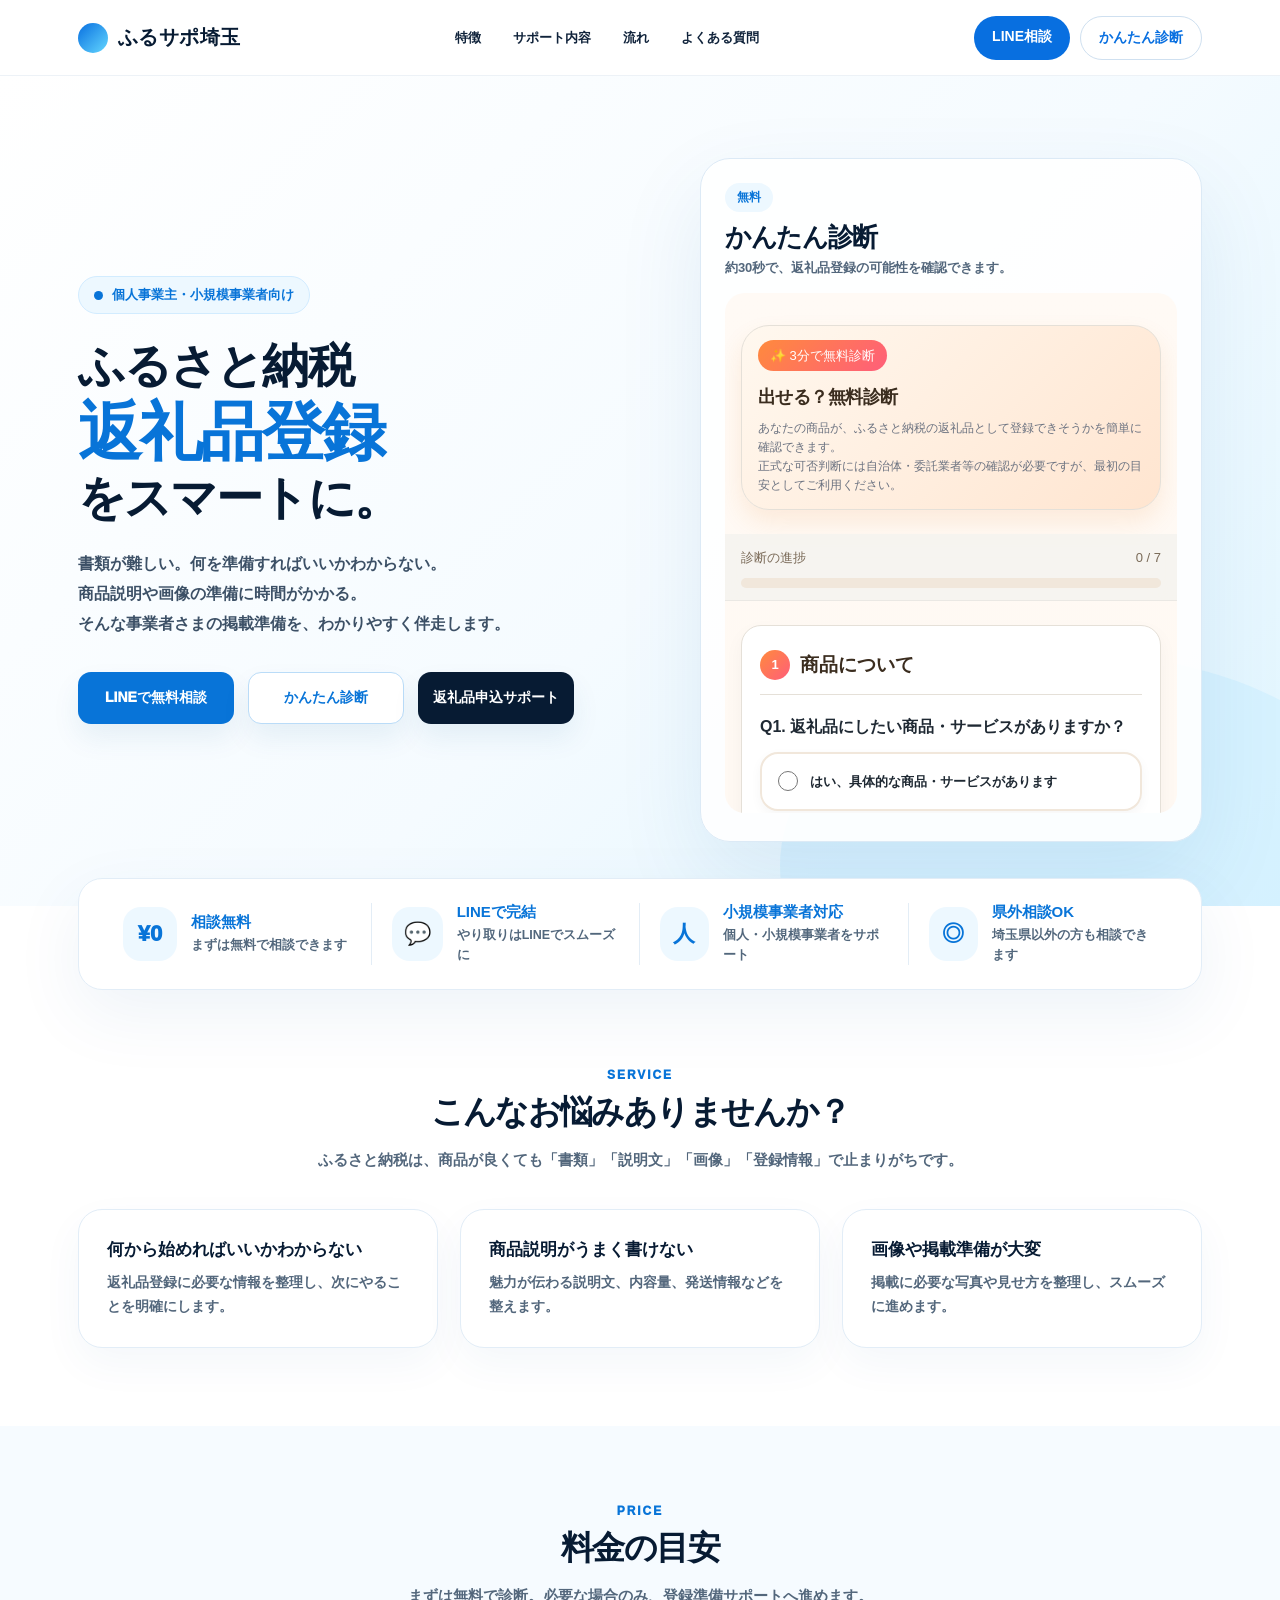
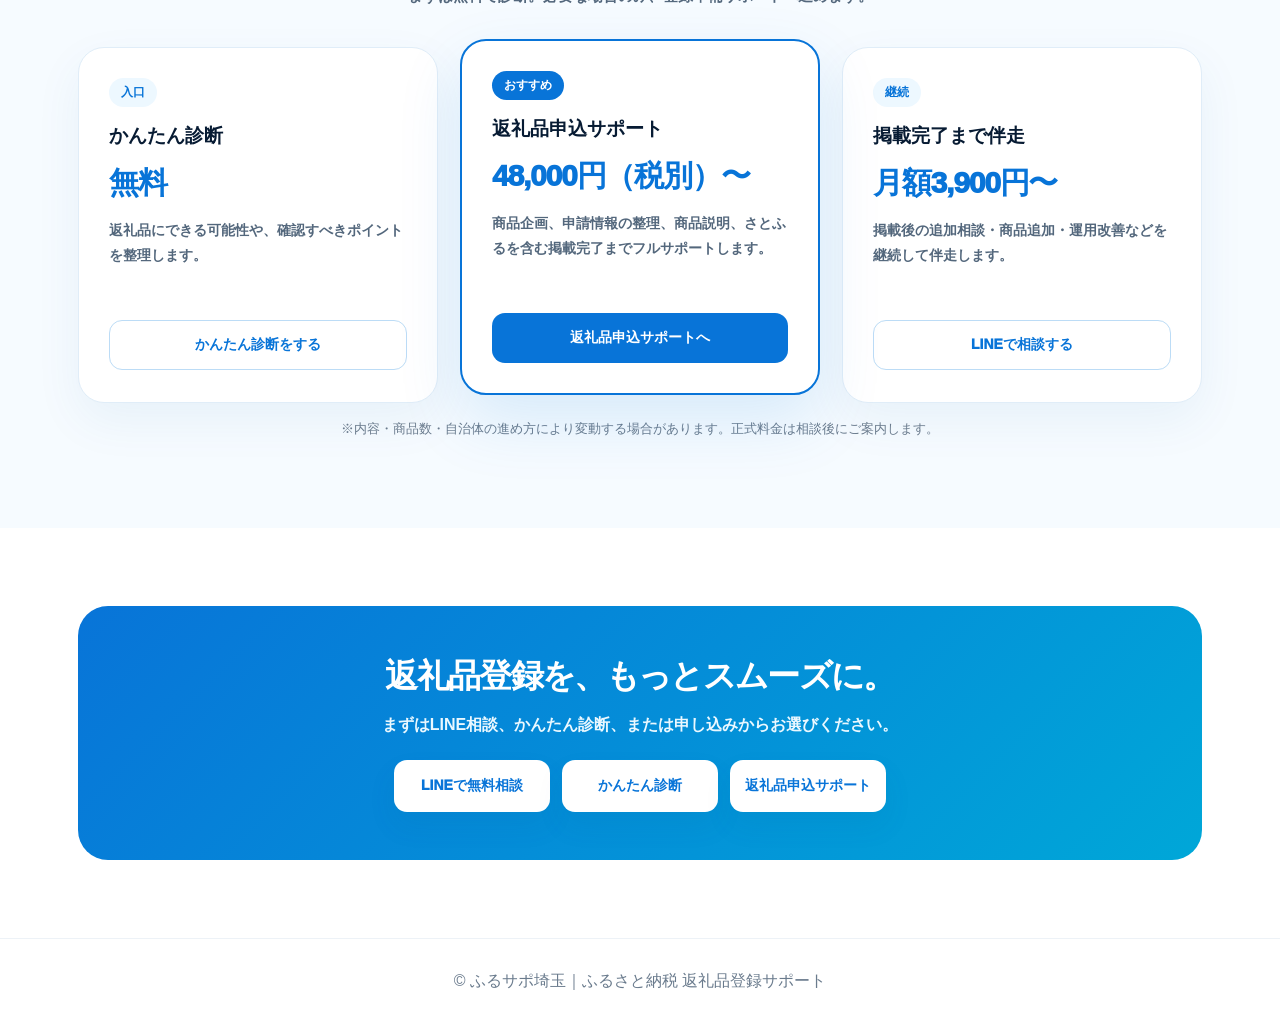
==== index.html @ 8bab2561 "料金を税別48000円からに変更" ====
<!doctype html>
<html lang="ja">
<head>
<meta charset="utf-8">
<meta name="viewport" content="width=device-width,initial-scale=1">
<title>ふるサポ埼玉｜ふるさと納税 返礼品登録サポート</title>
<style>
*{box-sizing:border-box}
body{margin:0;font-family:"Hiragino Maru Gothic ProN","Yu Gothic","Noto Sans JP",-apple-system,BlinkMacSystemFont,sans-serif;color:#071b33;background:#fff}
a{text-decoration:none;color:inherit}
.wrap{max-width:1180px;margin:auto;padding:0 28px}

header{height:76px;border-bottom:1px solid #edf2f7;background:#fff;display:flex;align-items:center;position:sticky;top:0;z-index:10}
.nav{display:flex;align-items:center;justify-content:space-between;width:100%}
.logo{font-weight:950;font-size:22px;letter-spacing:.02em;display:flex;align-items:center;gap:10px}
.logo:before{content:"";width:30px;height:30px;border-radius:50%;background:linear-gradient(135deg,#086fe0,#64d7ff)}
.menu{display:flex;gap:32px;font-size:14px;font-weight:800;color:#10233b}
.navBtns{display:flex;gap:10px}
.navBtns a{padding:12px 18px;border-radius:999px;font-weight:900;font-size:14px}
.navLine{background:#086fe0;color:white}.navDiag{border:1px solid #cfe0f0;color:#086fe0}

.hero{position:relative;overflow:hidden;background:linear-gradient(135deg,#fff 0%,#f5fbff 55%,#dff5ff 100%);padding:82px 0 64px}
.hero:after{content:"";position:absolute;right:-120px;bottom:-170px;width:620px;height:420px;background:#cceeff;border-radius:50%;opacity:.55}
.grid{position:relative;z-index:1;display:grid;grid-template-columns:1fr .9fr;gap:64px;align-items:center}

.badge{display:inline-flex;gap:9px;align-items:center;background:#edf8ff;color:#0874d8;border:1px solid #d2ecff;border-radius:999px;padding:9px 15px;font-size:14px;font-weight:900;margin-bottom:28px}
.badge:before{content:"";width:9px;height:9px;border-radius:50%;background:#0874d8}

h1{font-size:clamp(46px,5vw,68px);line-height:1.12;letter-spacing:-.07em;margin:0 0 26px;font-weight:950}
h1 span{color:#0874d8}
.lead{font-size:17px;line-height:2;color:#3c5066;font-weight:650;margin:0 0 32px;max-width:620px}

.ctas{display:flex;gap:14px;flex-wrap:wrap}
.btn{min-width:174px;height:56px;border-radius:14px;display:inline-flex;align-items:center;justify-content:center;gap:10px;font-size:15px;font-weight:950;border:1.5px solid transparent;box-shadow:0 14px 28px #0b559214}
.line{background:#0874d8;color:#fff}
.diag{background:#fff;color:#0874d8;border-color:#badcf8}
.apply{background:#071b33;color:#fff}

.panel{background:rgba(255,255,255,.86);backdrop-filter:blur(14px);border:1px solid #dceaf6;border-radius:32px;padding:30px;box-shadow:0 34px 90px #0a5c9c17}
.panelHead{display:flex;justify-content:space-between;align-items:center;margin-bottom:22px}
.panelHead b{font-size:20px;font-weight:950}.pill{background:#edf8ff;color:#0874d8;border-radius:999px;padding:7px 13px;font-size:12px;font-weight:950}

.row{display:grid;grid-template-columns:52px 1fr 44px;gap:16px;align-items:center;background:#fff;border:1px solid #e2edf7;border-radius:22px;padding:18px;margin-bottom:14px}
.ico{width:48px;height:48px;border-radius:15px;background:#edf8ff;display:grid;place-items:center;color:#0874d8;font-size:22px;font-weight:900}
.ico.green{background:#ecfbf3;color:#12a767}.ico.purple{background:#f2efff;color:#6557ff}
.rowTitle{font-weight:950;font-size:15px;margin-bottom:9px}
.bar{height:7px;background:#e5f1fb;border-radius:999px;overflow:hidden}.bar i{display:block;height:100%;background:linear-gradient(90deg,#0874d8,#00a7d8);border-radius:999px}
.percent{font-weight:900;font-size:14px}

.darkCard{margin-top:18px;background:linear-gradient(135deg,#071b33,#0d2a4c);border-radius:22px;padding:26px;color:#fff;position:relative;overflow:hidden}
.darkCard:after{content:"";position:absolute;right:24px;bottom:20px;width:80px;height:80px;border:3px solid rgba(255,255,255,.12);border-radius:22px}
.darkCard small{font-weight:800;color:#cfeaff}.darkCard h3{font-size:26px;line-height:1.35;margin:8px 0;color:#78dcff}.darkCard p{margin:0;color:#eaf7ff;font-weight:650}

.merits{position:relative;z-index:2;margin-top:-28px}
.meritBox{background:white;border:1px solid #e2edf7;border-radius:24px;box-shadow:0 24px 70px #0a5c9c12;display:grid;grid-template-columns:repeat(4,1fr);padding:24px}
.merit{display:flex;gap:14px;align-items:center;padding:0 20px;border-right:1px solid #e3edf6}
.merit:last-child{border-right:0}
.meritIcon{width:54px;height:54px;border-radius:18px;background:#edf8ff;color:#0874d8;display:grid;place-items:center;font-size:22px;font-weight:950}
.merit b{display:block;color:#0874d8;font-size:16px}.merit p{margin:3px 0 0;font-size:13px;line-height:1.6;color:#52677c;font-weight:650}

section{padding:78px 0}
.center{text-align:center}
.label{font-size:12px;letter-spacing:.16em;color:#0874d8;font-weight:950;margin-bottom:8px}
h2{font-size:clamp(30px,3vw,40px);letter-spacing:-.05em;margin:0 0 12px}
.sub{max-width:720px;margin:auto;color:#53677c;font-weight:650;line-height:1.9}

.cards{margin-top:34px;display:grid;grid-template-columns:repeat(3,1fr);gap:22px}
.card{background:white;border:1px solid #e2edf7;border-radius:24px;padding:28px;text-align:left;box-shadow:0 16px 42px #0a5c9c0c}
.card h3{margin:0 0 10px;font-size:19px}.card p{margin:0;color:#53677c;line-height:1.8;font-weight:650}

.final{background:linear-gradient(135deg,#0874d8,#00a7d8);color:white;border-radius:30px;padding:48px 24px;text-align:center}
.final h2{color:white}.final p{color:#eaf8ff;font-weight:700}
.finalBtns{display:flex;gap:12px;justify-content:center;flex-wrap:wrap;margin-top:24px}
.finalBtns a{background:white;color:#0874d8}

footer{padding:32px 0;text-align:center;color:#6a7b8d;border-top:1px solid #edf2f7}

@media(max-width:900px){
  .menu{display:none}.navDiag{display:none}
  .grid,.cards,.meritBox{grid-template-columns:1fr}
  .hero{padding:54px 0}
  .ctas .btn{width:100%}
  .merit{border-right:0;border-bottom:1px solid #e3edf6;padding:16px 0}
  .merit:last-child{border-bottom:0}
  .row{grid-template-columns:48px 1fr}.percent{display:none}
}
</style>
</head>
<body>

<header>
  <div class="wrap nav">
    <div class="logo">ふるサポ埼玉</div>
    <nav class="menu">
      <a href="#service">特徴</a>
      <a href="#support">サポート内容</a>
      <a href="#flow">流れ</a>
      <a href="#faq">よくある質問</a>
    </nav>
    <div class="navBtns">
      <a class="navLine" href="https://lin.ee/U7jv3Tf">LINE相談</a>
      <a class="navDiag" href="#diagnosis">かんたん診断</a>
    </div>
  </div>
</header>

<main>
<section class="hero">
  <div class="wrap grid">
    <div>
      <div class="badge">個人事業主・小規模事業者向け</div>
      <h1 class="heroTitle">
  <span class="titleSmall">ふるさと納税</span>
  <span class="titleMain">返礼品登録</span>
  <span class="titleEnd">をスマートに。</span>
</h1>
      <p class="lead">書類が難しい。何を準備すればいいかわからない。<br>商品説明や画像の準備に時間がかかる。<br>そんな事業者さまの掲載準備を、わかりやすく伴走します。</p>
      <div class="ctas">
        <a class="btn line" href="https://lin.ee/U7jv3Tf">LINEで無料相談</a>
        <a class="btn diag" href="#diagnosis">かんたん診断</a>
        <a class="btn apply" href="application.html">返礼品申込サポート</a>
      </div>
    </div>

    
<div class="formPanel" id="diagnosis">
  <div class="formHead">
    <div>
      <span>無料</span>
      <h2>かんたん診断</h2>
      <p>約30秒で、返礼品登録の可能性を確認できます。</p>
    </div>
  </div>
  <iframe src="diagnosis.html" title="ふるサポかんたん診断" loading="lazy"></iframe>
</div>
</div>
  </div>
</section>

<div class="wrap merits">
  <div class="meritBox">
    <div class="merit"><div class="meritIcon">¥0</div><div><b>相談無料</b><p>まずは無料で相談できます</p></div></div>
    <div class="merit"><div class="meritIcon">💬</div><div><b>LINEで完結</b><p>やり取りはLINEでスムーズに</p></div></div>
    <div class="merit"><div class="meritIcon">人</div><div><b>小規模事業者対応</b><p>個人・小規模事業者をサポート</p></div></div>
    <div class="merit"><div class="meritIcon">◎</div><div><b>県外相談OK</b><p>埼玉県以外の方も相談できます</p></div></div>
  </div>
</div>

<section id="service">
  <div class="wrap center">
    <div class="label">SERVICE</div>
    <h2>こんなお悩みありませんか？</h2>
    <p class="sub">ふるさと納税は、商品が良くても「書類」「説明文」「画像」「登録情報」で止まりがちです。</p>
    <div class="cards">
      <div class="card"><h3>何から始めればいいかわからない</h3><p>返礼品登録に必要な情報を整理し、次にやることを明確にします。</p></div>
      <div class="card"><h3>商品説明がうまく書けない</h3><p>魅力が伝わる説明文、内容量、発送情報などを整えます。</p></div>
      <div class="card"><h3>画像や掲載準備が大変</h3><p>掲載に必要な写真や見せ方を整理し、スムーズに進めます。</p></div>
    </div>
  </div>
</section>


<section id="price">
  <div class="wrap center">
    <div class="label">PRICE</div>
    <h2>料金の目安</h2>
    <p class="sub">まずは無料で診断。必要な場合のみ、登録準備サポートへ進めます。</p>

    <div class="priceGrid">
      <div class="priceCard light">
        <div class="priceTag">入口</div>
        <h3>かんたん診断</h3>
        <div class="priceMain">無料</div>
        <p>返礼品にできる可能性や、確認すべきポイントを整理します。</p>
        <a class="priceBtn outline" href="#diagnosis">かんたん診断をする</a>
      </div>

      <div class="priceCard main">
        <div class="priceTag">おすすめ</div>
        <h3>返礼品申込サポート</h3>
        <div class="priceMain">48,000円（税別）〜</div>
        <p>商品企画、申請情報の整理、商品説明、さとふるを含む掲載完了までフルサポートします。</p>
        <a class="priceBtn filled" href="application.html">返礼品申込サポートへ</a>
      </div>

      <div class="priceCard light">
        <div class="priceTag">継続</div>
        <h3>掲載完了まで伴走</h3>
        <div class="priceMain">月額3,900円〜</div>
        <p>掲載後の追加相談・商品追加・運用改善などを継続して伴走します。</p>
        <a class="priceBtn outline" href="https://lin.ee/U7jv3Tf">LINEで相談する</a>
      </div>
    </div>

    <p class="priceNote">※内容・商品数・自治体の進め方により変動する場合があります。正式料金は相談後にご案内します。</p>
  </div>
</section>

<section id="faq">
  <div class="wrap">
    <div class="final">
      <h2>返礼品登録を、もっとスムーズに。</h2>
      <p>まずはLINE相談、かんたん診断、または申し込みからお選びください。</p>
      <div class="finalBtns">
        <a class="btn" href="https://lin.ee/U7jv3Tf">LINEで無料相談</a>
        <a class="btn" href="#diagnosis">かんたん診断</a>
        <a class="btn" href="application.html">返礼品申込サポート</a>
      </div>
    </div>
  </div>
</section>
</main>

<footer>© ふるサポ埼玉｜ふるさと納税 返礼品登録サポート</footer>
</body>
</html>

<style>
/* font size adjustment */
.logo{font-size:20px}
.menu{font-size:13px}
.badge{font-size:13px}
h1{
  font-size:clamp(38px,4.2vw,56px);
  line-height:1.18;
  letter-spacing:-.055em;
}
.lead{
  font-size:15.5px;
  line-height:1.95;
}
.btn{
  min-width:156px;
  height:52px;
  font-size:14px;
  border-radius:13px;
}
.panelHead b{font-size:18px}
.rowTitle{font-size:14px}
.percent{font-size:13px}
.darkCard h3{font-size:23px}
.darkCard p{font-size:14px}
h2{font-size:clamp(26px,2.6vw,34px)}
.sub{font-size:14.5px}
.card h3{font-size:17px}
.card p{font-size:13.5px}
.merit b{font-size:15px}
.merit p{font-size:12.5px}
</style>

<style>
.heroTitle{
  display:flex;
  flex-direction:column;
  gap:10px;
  margin:0 0 28px;
  line-height:1;
  letter-spacing:-.035em;
}
.heroTitle .titleSmall{
  color:#071b33;
  font-size:clamp(34px,3.7vw,50px);
  font-weight:900;
}
.heroTitle .titleMain{
  color:#0874d8;
  font-size:clamp(46px,5vw,64px);
  font-weight:950;
  letter-spacing:-.045em;
}
.heroTitle .titleEnd{
  color:#071b33;
  font-size:clamp(34px,3.7vw,50px);
  font-weight:900;
}
@media(max-width:900px){
  .heroTitle{gap:8px}
  .heroTitle .titleSmall,
  .heroTitle .titleEnd{font-size:34px}
  .heroTitle .titleMain{font-size:44px}
}
</style>

<style>
#price{
  background:#f6fbff;
}
.priceGrid{
  display:grid;
  grid-template-columns:repeat(3,1fr);
  gap:22px;
  margin-top:36px;
}
.priceCard{
  background:white;
  border:1px solid #e0edf8;
  border-radius:26px;
  padding:30px;
  text-align:left;
  box-shadow:0 18px 48px #0a5c9c10;
}
.priceCard.main{
  border:2px solid #0874d8;
  transform:translateY(-8px);
  box-shadow:0 26px 64px #0874d820;
}
.priceTag{
  display:inline-flex;
  background:#edf8ff;
  color:#0874d8;
  border-radius:999px;
  padding:6px 12px;
  font-size:12px;
  font-weight:950;
  margin-bottom:16px;
}
.priceCard.main .priceTag{
  background:#0874d8;
  color:white;
}
.priceCard h3{
  margin:0 0 14px;
  font-size:19px;
}
.priceMain{
  font-size:30px;
  font-weight:950;
  color:#0874d8;
  margin-bottom:14px;
  letter-spacing:-.04em;
}
.priceCard p{
  color:#53677c;
  font-size:14px;
  font-weight:650;
  line-height:1.8;
  min-height:76px;
}
.priceBtn{
  display:inline-flex;
  justify-content:center;
  align-items:center;
  width:100%;
  height:50px;
  border-radius:13px;
  font-size:14px;
  font-weight:950;
  margin-top:12px;
}
.priceBtn.filled{
  background:#0874d8;
  color:white;
}
.priceBtn.outline{
  border:1.5px solid #bcdcf6;
  color:#0874d8;
  background:white;
}
.priceNote{
  color:#6a7b8d;
  font-size:12.5px;
  margin-top:18px;
}
@media(max-width:900px){
  .priceGrid{grid-template-columns:1fr}
  .priceCard.main{transform:none}
}
</style>

<style>
/* Replace emoji icons with clean line icons */
.ico{
  position:relative;
  font-size:0!important;
}
.giftIcon::before{
  content:"";
  width:24px;
  height:20px;
  border:2.5px solid currentColor;
  border-radius:5px;
  position:absolute;
  bottom:13px;
  left:50%;
  transform:translateX(-50%);
}
.giftIcon::after{
  content:"";
  width:30px;
  height:8px;
  border:2.5px solid currentColor;
  border-radius:5px;
  position:absolute;
  top:13px;
  left:50%;
  transform:translateX(-50%);
}
.giftIcon span{display:none}
.giftIcon{
  background:
    linear-gradient(currentColor,currentColor) center 18px/2.5px 26px no-repeat,
    #edf8ff;
}

.docIcon::before{
  content:"";
  width:24px;
  height:30px;
  border:2.5px solid currentColor;
  border-radius:5px;
  position:absolute;
  left:50%;
  top:50%;
  transform:translate(-50%,-50%);
}
.docIcon::after{
  content:"";
  width:14px;
  height:2.5px;
  background:currentColor;
  box-shadow:0 7px 0 currentColor,0 14px 0 currentColor;
  position:absolute;
  left:50%;
  top:22px;
  transform:translateX(-50%);
  border-radius:999px;
}

.photoIcon::before{
  content:"";
  width:28px;
  height:22px;
  border:2.5px solid currentColor;
  border-radius:6px;
  position:absolute;
  left:50%;
  top:50%;
  transform:translate(-50%,-50%);
}
.photoIcon::after{
  content:"";
  width:9px;
  height:9px;
  border:2.5px solid currentColor;
  border-radius:50%;
  position:absolute;
  left:50%;
  top:50%;
  transform:translate(-50%,-35%);
}
</style>

<style>
.formPanel{
  background:rgba(255,255,255,.9);
  border:1px solid #dceaf6;
  border-radius:30px;
  padding:24px;
  box-shadow:0 34px 90px #0a5c9c17;
}
.formHead{
  margin-bottom:16px;
}
.formHead span{
  display:inline-flex;
  background:#edf8ff;
  color:#0874d8;
  border-radius:999px;
  padding:6px 12px;
  font-size:12px;
  font-weight:950;
  margin-bottom:8px;
}
.formHead h2{
  margin:0 0 4px;
  font-size:26px;
}
.formHead p{
  margin:0;
  color:#53677c;
  font-size:13px;
  font-weight:650;
}
.formPanel iframe{
  width:100%;
  height:520px;
  border:0;
  border-radius:20px;
  background:#fff;
}
@media(max-width:900px){
  .formPanel iframe{height:620px}
}
</style>
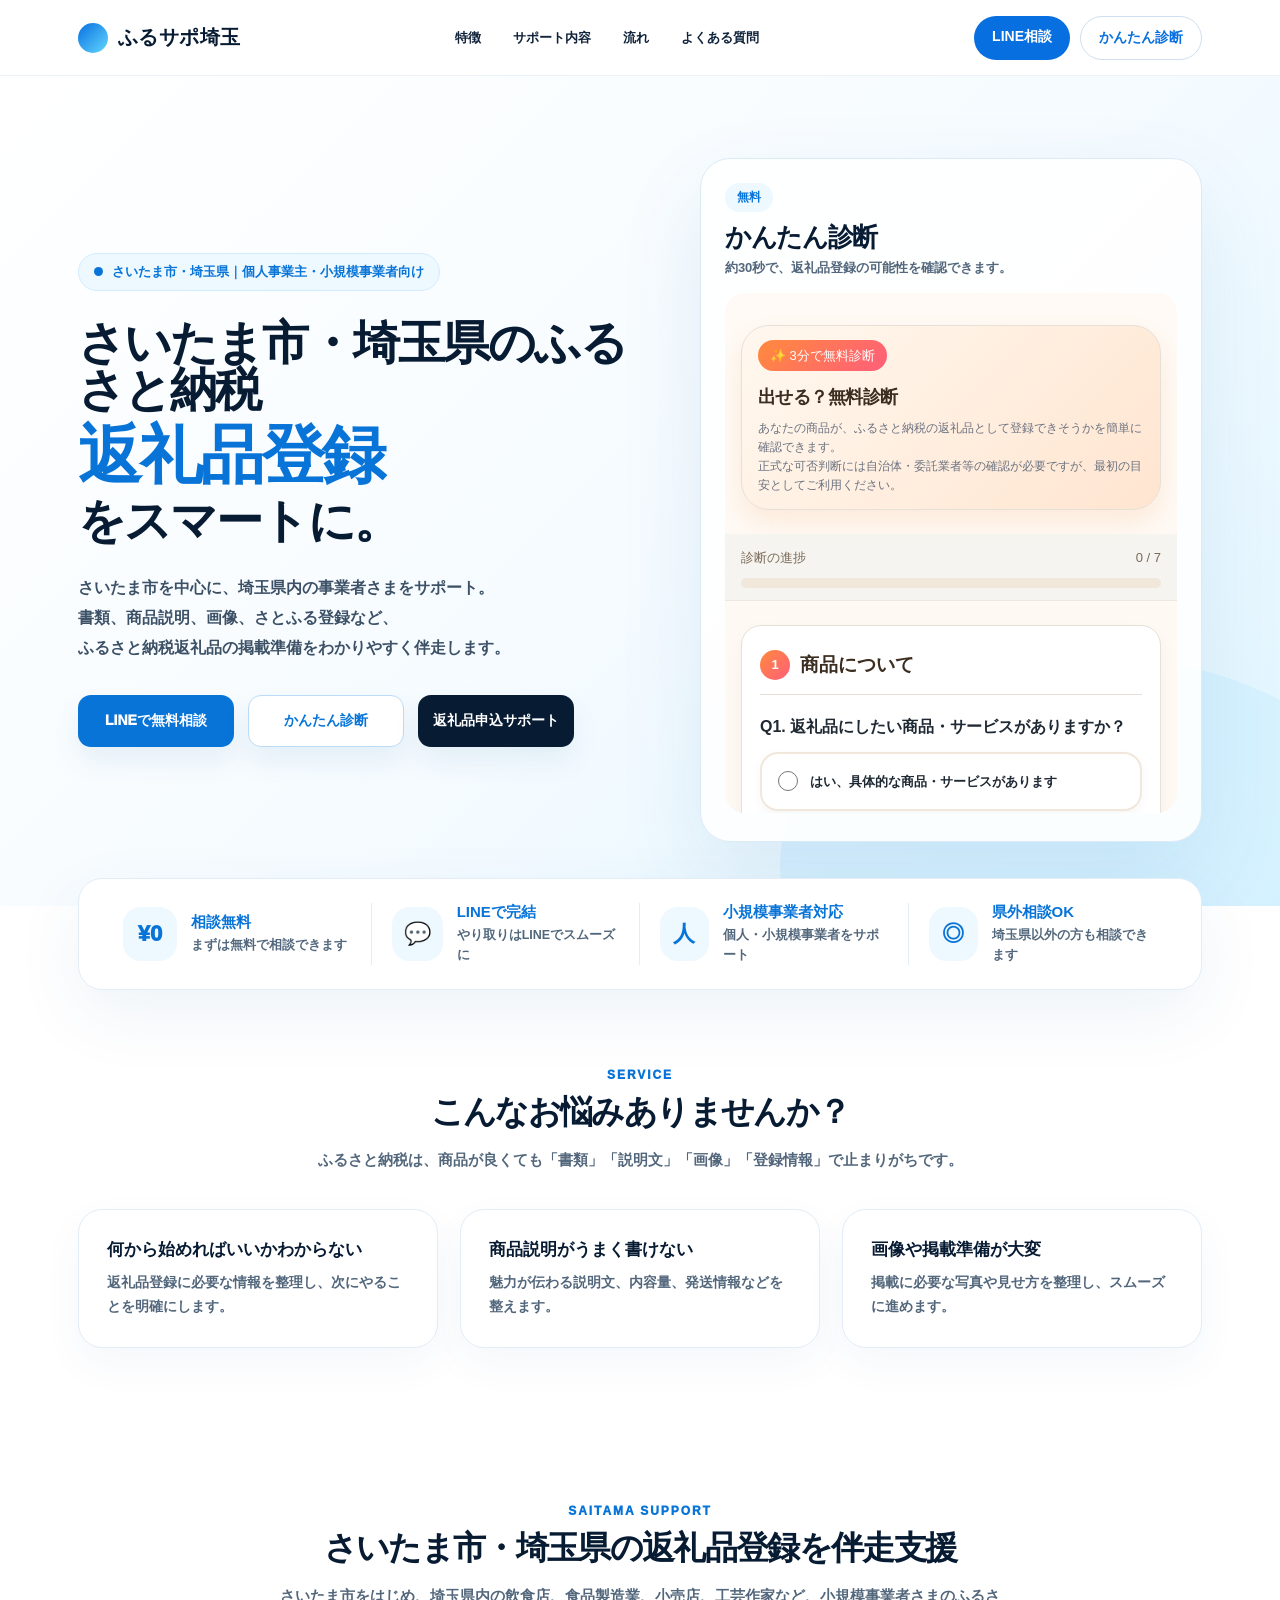
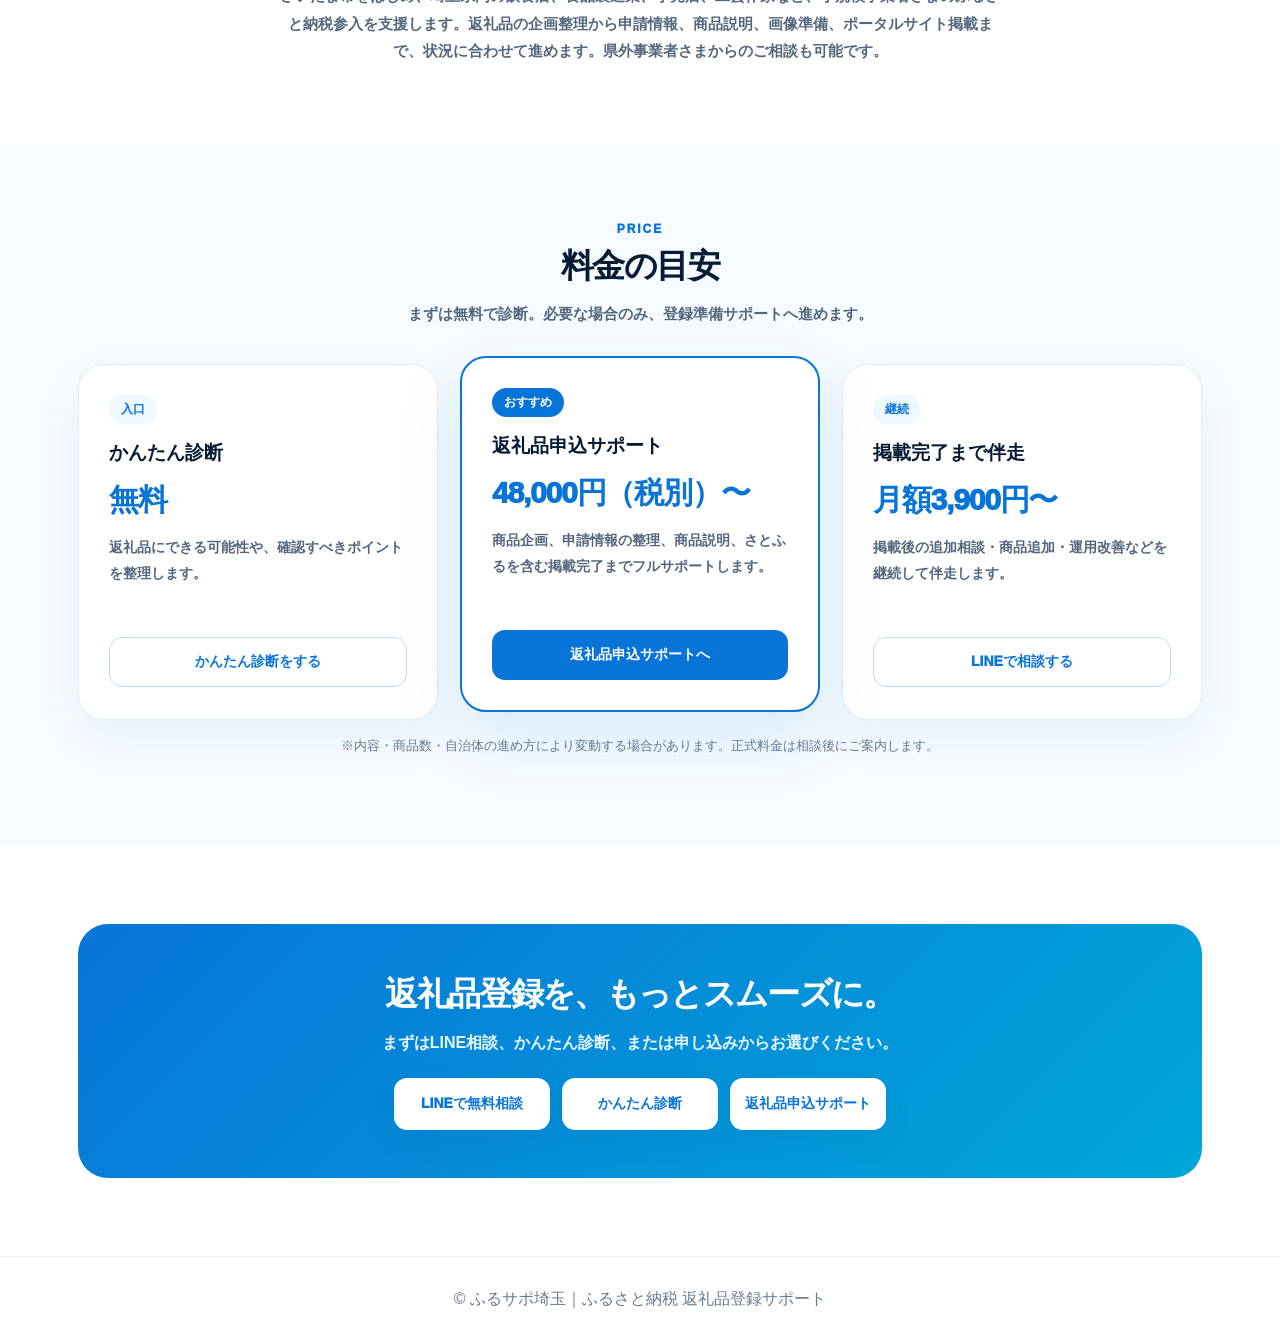
==== commit f495051f: "さいたま市・埼玉県向けSEO対策" ====
--- a/index.html
+++ b/index.html
@@ -3,7 +3,52 @@
 <head>
 <meta charset="utf-8">
 <meta name="viewport" content="width=device-width,initial-scale=1">
-<title>ふるサポ埼玉｜ふるさと納税 返礼品登録サポート</title>
+<title>さいたま市・埼玉県のふるさと納税返礼品登録サポート｜ふるサポ埼玉</title>
+<meta name="description" content="さいたま市を中心に埼玉県内の事業者さまを支援。ふるさと納税返礼品の商品企画、申請情報、商品説明、さとふる掲載まで伴走します。個人事業主・小規模事業者、県外からの相談にも対応。">
+<meta name="robots" content="index,follow,max-image-preview:large">
+<link rel="canonical" href="https://furusaposaitama.com/">
+<meta property="og:type" content="website">
+<meta property="og:locale" content="ja_JP">
+<meta property="og:site_name" content="ふるサポ埼玉">
+<meta property="og:title" content="さいたま市・埼玉県のふるさと納税返礼品登録サポート｜ふるサポ埼玉">
+<meta property="og:description" content="さいたま市を中心に、埼玉県内の事業者さまのふるさと納税返礼品登録を掲載完了まで伴走します。">
+<meta property="og:url" content="https://furusaposaitama.com/">
+<meta name="twitter:card" content="summary">
+<script type="application/ld+json">
+{
+  "@context": "https://schema.org",
+  "@graph": [
+    {
+      "@type": "Organization",
+      "@id": "https://furusaposaitama.com/#organization",
+      "name": "ふるサポ埼玉",
+      "url": "https://furusaposaitama.com/",
+      "areaServed": [
+        {"@type": "City", "name": "さいたま市"},
+        {"@type": "AdministrativeArea", "name": "埼玉県"}
+      ]
+    },
+    {
+      "@type": "Service",
+      "@id": "https://furusaposaitama.com/#service",
+      "name": "ふるさと納税返礼品登録サポート",
+      "serviceType": "ふるさと納税返礼品の商品企画・申請・掲載支援",
+      "provider": {"@id": "https://furusaposaitama.com/#organization"},
+      "areaServed": [
+        {"@type": "City", "name": "さいたま市"},
+        {"@type": "AdministrativeArea", "name": "埼玉県"},
+        {"@type": "Country", "name": "日本"}
+      ],
+      "offers": {
+        "@type": "Offer",
+        "price": "48000",
+        "priceCurrency": "JPY",
+        "description": "48,000円（税別）から。内容・商品数・自治体により変動します。"
+      }
+    }
+  ]
+}
+</script>
 <style>
 *{box-sizing:border-box}
 body{margin:0;font-family:"Hiragino Maru Gothic ProN","Yu Gothic","Noto Sans JP",-apple-system,BlinkMacSystemFont,sans-serif;color:#071b33;background:#fff}
@@ -108,13 +153,13 @@
 <section class="hero">
   <div class="wrap grid">
     <div>
-      <div class="badge">個人事業主・小規模事業者向け</div>
+      <div class="badge">さいたま市・埼玉県｜個人事業主・小規模事業者向け</div>
       <h1 class="heroTitle">
-  <span class="titleSmall">ふるさと納税</span>
+  <span class="titleSmall">さいたま市・埼玉県のふるさと納税</span>
   <span class="titleMain">返礼品登録</span>
   <span class="titleEnd">をスマートに。</span>
 </h1>
-      <p class="lead">書類が難しい。何を準備すればいいかわからない。<br>商品説明や画像の準備に時間がかかる。<br>そんな事業者さまの掲載準備を、わかりやすく伴走します。</p>
+      <p class="lead">さいたま市を中心に、埼玉県内の事業者さまをサポート。<br>書類、商品説明、画像、さとふる登録など、<br>ふるさと納税返礼品の掲載準備をわかりやすく伴走します。</p>
       <div class="ctas">
         <a class="btn line" href="https://lin.ee/U7jv3Tf">LINEで無料相談</a>
         <a class="btn diag" href="#diagnosis">かんたん診断</a>
@@ -156,6 +201,14 @@
       <div class="card"><h3>商品説明がうまく書けない</h3><p>魅力が伝わる説明文、内容量、発送情報などを整えます。</p></div>
       <div class="card"><h3>画像や掲載準備が大変</h3><p>掲載に必要な写真や見せ方を整理し、スムーズに進めます。</p></div>
     </div>
+  </div>
+</section>
+
+<section id="saitama-support">
+  <div class="wrap center">
+    <div class="label">SAITAMA SUPPORT</div>
+    <h2>さいたま市・埼玉県の返礼品登録を伴走支援</h2>
+    <p class="sub">さいたま市をはじめ、埼玉県内の飲食店、食品製造業、小売店、工芸作家など、小規模事業者さまのふるさと納税参入を支援します。返礼品の企画整理から申請情報、商品説明、画像準備、ポータルサイト掲載まで、状況に合わせて進めます。県外事業者さまからのご相談も可能です。</p>
   </div>
 </section>
 
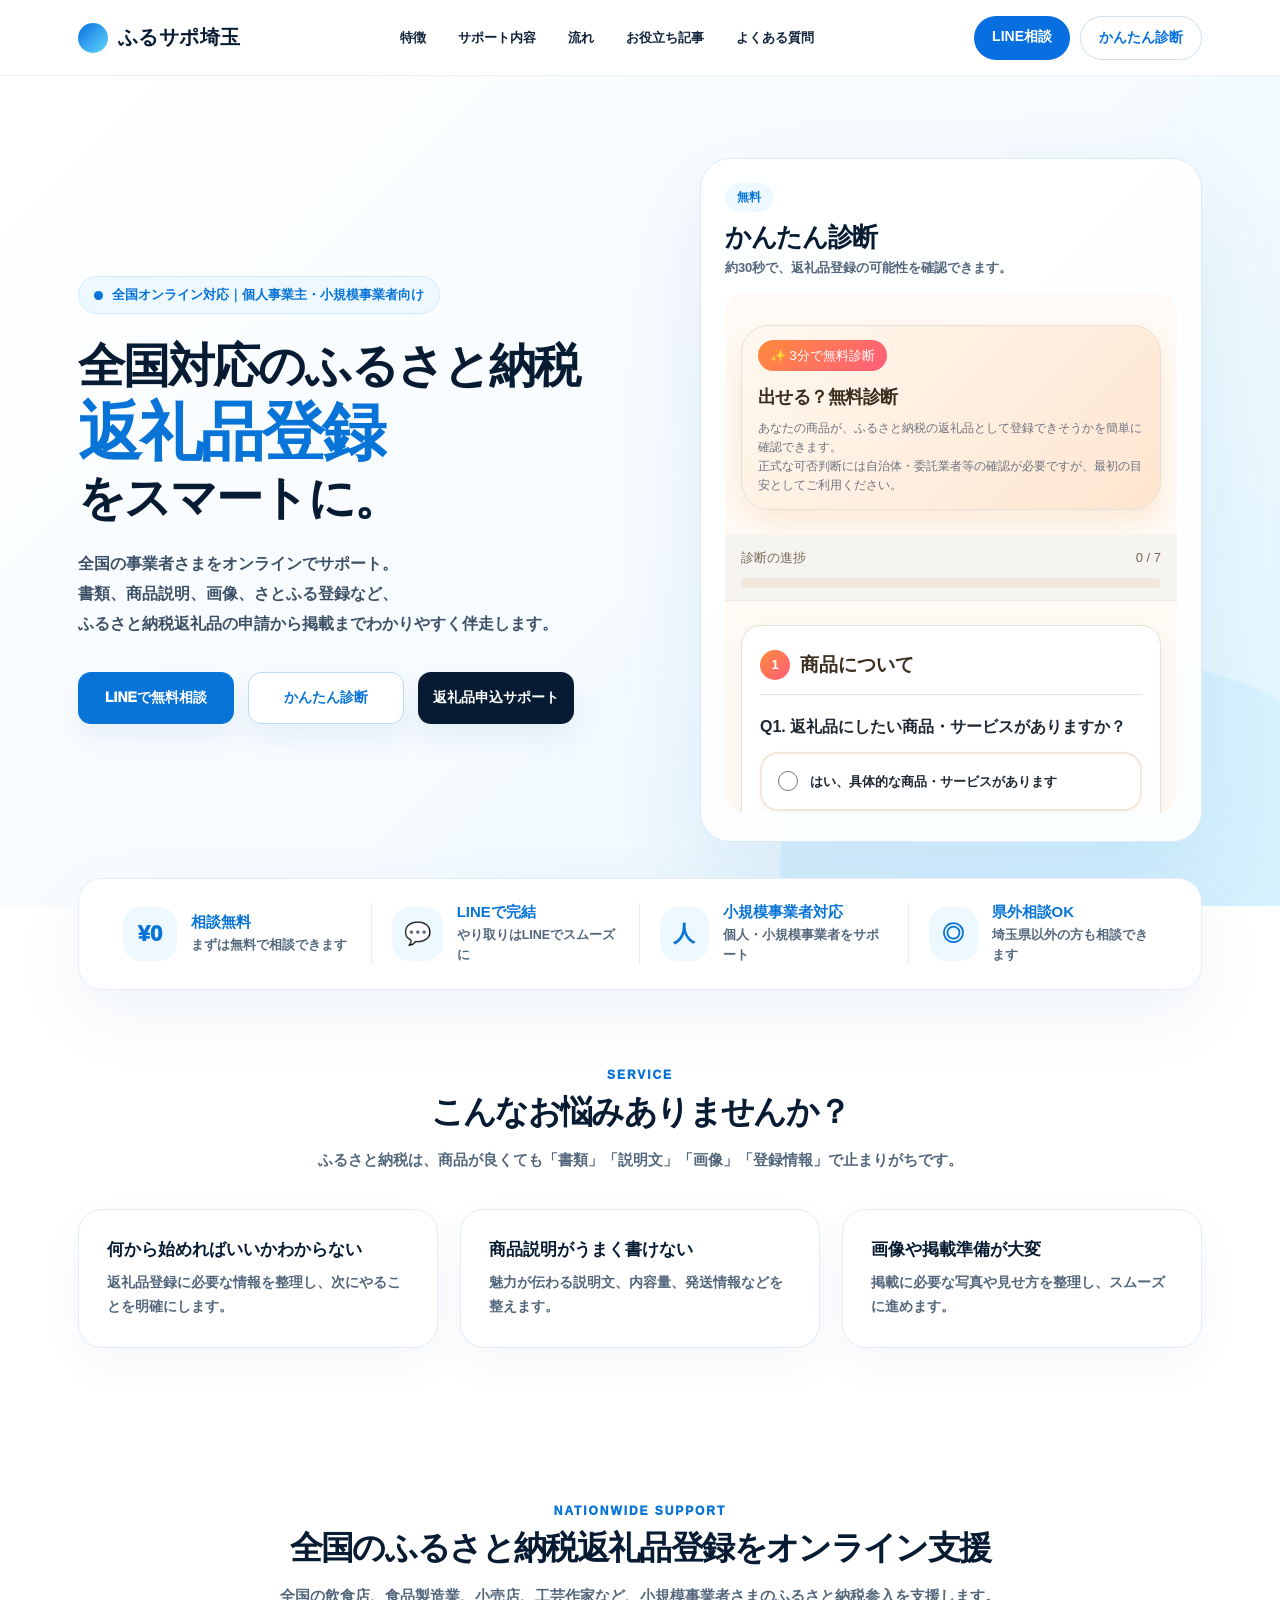
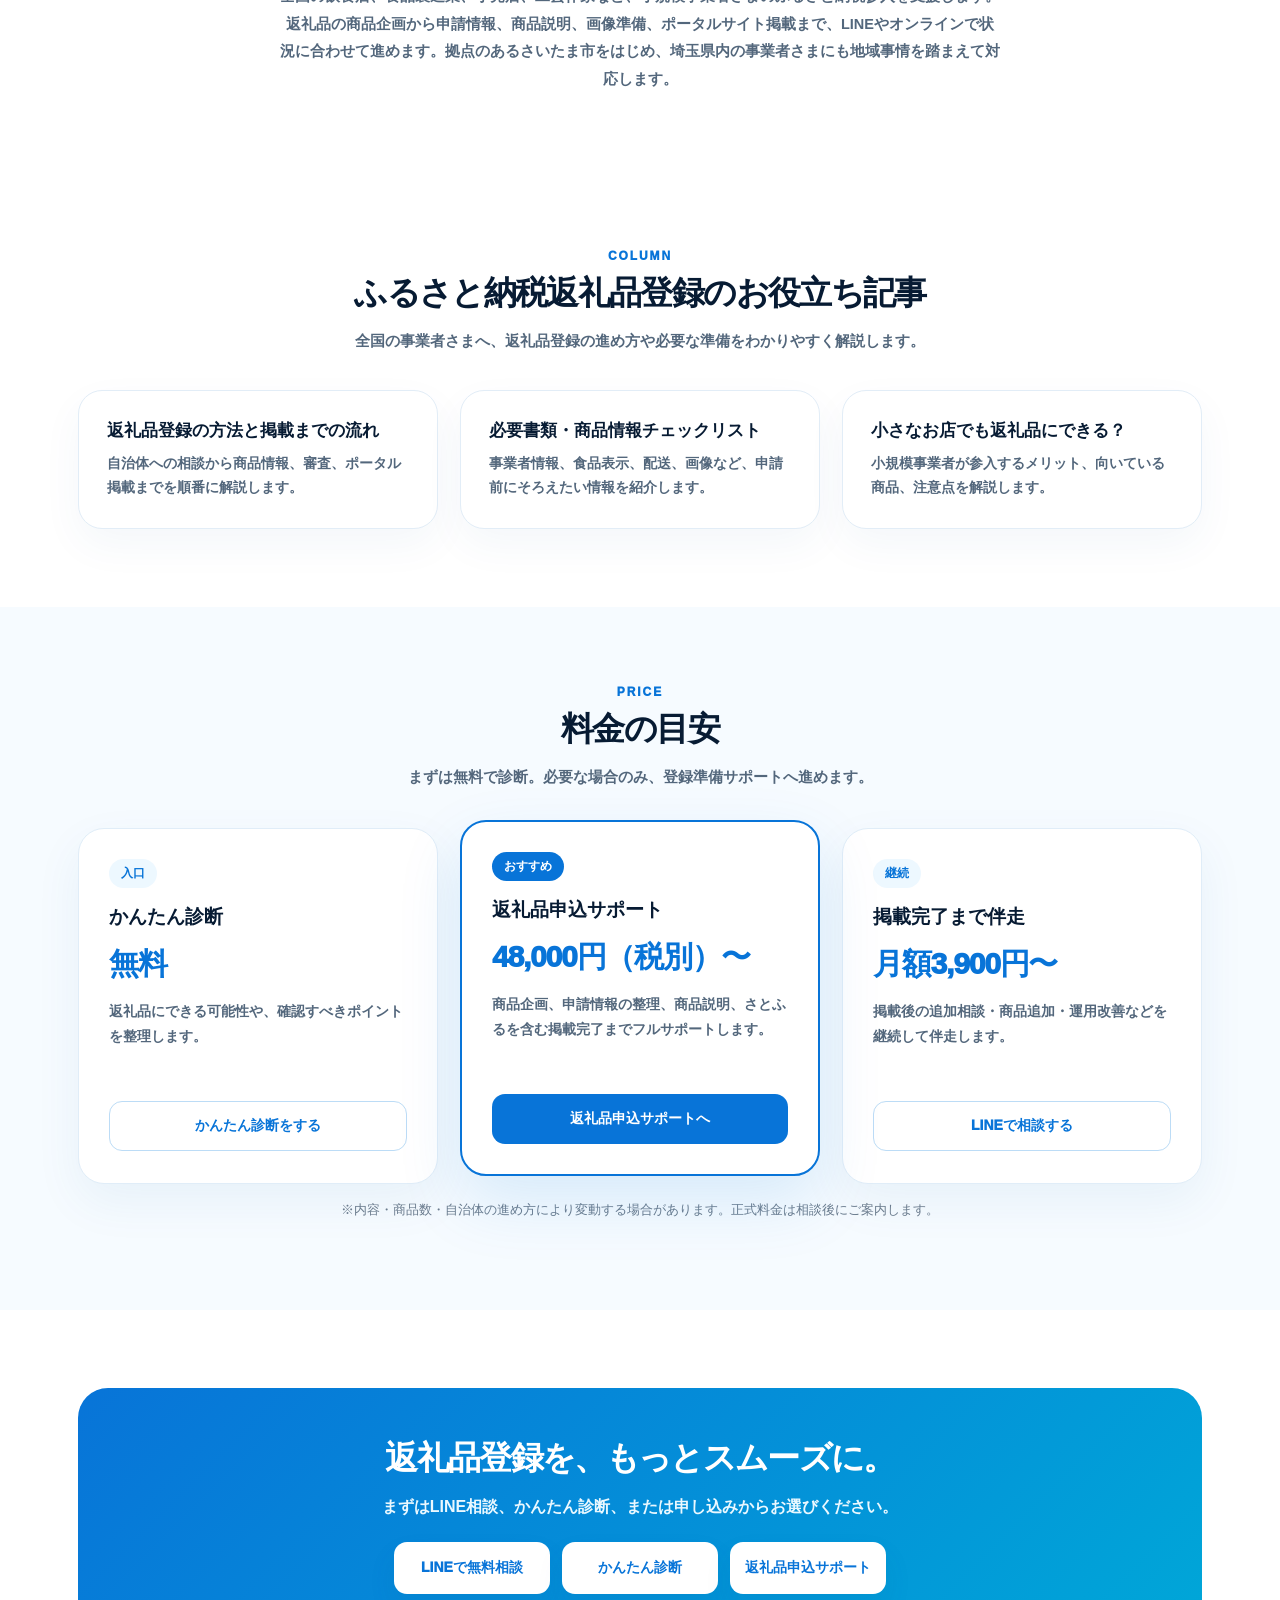
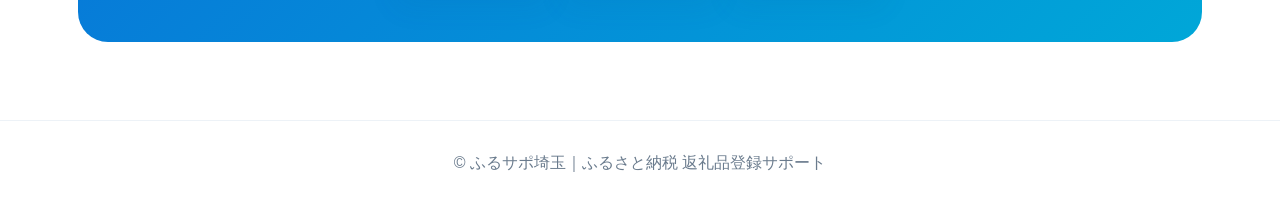
==== commit 7186d88f: "全国SEO対応とブログ記事3本を追加" ====
--- a/index.html
+++ b/index.html
@@ -3,15 +3,15 @@
 <head>
 <meta charset="utf-8">
 <meta name="viewport" content="width=device-width,initial-scale=1">
-<title>さいたま市・埼玉県のふるさと納税返礼品登録サポート｜ふるサポ埼玉</title>
-<meta name="description" content="さいたま市を中心に埼玉県内の事業者さまを支援。ふるさと納税返礼品の商品企画、申請情報、商品説明、さとふる掲載まで伴走します。個人事業主・小規模事業者、県外からの相談にも対応。">
+<title>ふるさと納税返礼品登録・申請サポート【全国対応】｜ふるサポ埼玉</title>
+<meta name="description" content="全国対応のふるさと納税返礼品登録・申請サポート。商品企画、申請情報、商品説明、画像準備、さとふる掲載までオンラインで伴走します。さいたま市・埼玉県の事業者さまもご相談ください。">
 <meta name="robots" content="index,follow,max-image-preview:large">
 <link rel="canonical" href="https://furusaposaitama.com/">
 <meta property="og:type" content="website">
 <meta property="og:locale" content="ja_JP">
 <meta property="og:site_name" content="ふるサポ埼玉">
-<meta property="og:title" content="さいたま市・埼玉県のふるさと納税返礼品登録サポート｜ふるサポ埼玉">
-<meta property="og:description" content="さいたま市を中心に、埼玉県内の事業者さまのふるさと納税返礼品登録を掲載完了まで伴走します。">
+<meta property="og:title" content="ふるさと納税返礼品登録・申請サポート【全国対応】｜ふるサポ埼玉">
+<meta property="og:description" content="全国の事業者さまに対応。ふるさと納税返礼品の商品企画、申請、さとふる掲載までオンラインで伴走します。">
 <meta property="og:url" content="https://furusaposaitama.com/">
 <meta name="twitter:card" content="summary">
 <script type="application/ld+json">
@@ -25,7 +25,8 @@
       "url": "https://furusaposaitama.com/",
       "areaServed": [
         {"@type": "City", "name": "さいたま市"},
-        {"@type": "AdministrativeArea", "name": "埼玉県"}
+        {"@type": "AdministrativeArea", "name": "埼玉県"},
+        {"@type": "Country", "name": "日本"}
       ]
     },
     {
@@ -140,6 +141,7 @@
       <a href="#service">特徴</a>
       <a href="#support">サポート内容</a>
       <a href="#flow">流れ</a>
+      <a href="blog/">お役立ち記事</a>
       <a href="#faq">よくある質問</a>
     </nav>
     <div class="navBtns">
@@ -153,13 +155,13 @@
 <section class="hero">
   <div class="wrap grid">
     <div>
-      <div class="badge">さいたま市・埼玉県｜個人事業主・小規模事業者向け</div>
+      <div class="badge">全国オンライン対応｜個人事業主・小規模事業者向け</div>
       <h1 class="heroTitle">
-  <span class="titleSmall">さいたま市・埼玉県のふるさと納税</span>
+  <span class="titleSmall">全国対応のふるさと納税</span>
   <span class="titleMain">返礼品登録</span>
   <span class="titleEnd">をスマートに。</span>
 </h1>
-      <p class="lead">さいたま市を中心に、埼玉県内の事業者さまをサポート。<br>書類、商品説明、画像、さとふる登録など、<br>ふるさと納税返礼品の掲載準備をわかりやすく伴走します。</p>
+      <p class="lead">全国の事業者さまをオンラインでサポート。<br>書類、商品説明、画像、さとふる登録など、<br>ふるさと納税返礼品の申請から掲載までわかりやすく伴走します。</p>
       <div class="ctas">
         <a class="btn line" href="https://lin.ee/U7jv3Tf">LINEで無料相談</a>
         <a class="btn diag" href="#diagnosis">かんたん診断</a>
@@ -206,9 +208,22 @@
 
 <section id="saitama-support">
   <div class="wrap center">
-    <div class="label">SAITAMA SUPPORT</div>
-    <h2>さいたま市・埼玉県の返礼品登録を伴走支援</h2>
-    <p class="sub">さいたま市をはじめ、埼玉県内の飲食店、食品製造業、小売店、工芸作家など、小規模事業者さまのふるさと納税参入を支援します。返礼品の企画整理から申請情報、商品説明、画像準備、ポータルサイト掲載まで、状況に合わせて進めます。県外事業者さまからのご相談も可能です。</p>
+    <div class="label">NATIONWIDE SUPPORT</div>
+    <h2>全国のふるさと納税返礼品登録をオンライン支援</h2>
+    <p class="sub">全国の飲食店、食品製造業、小売店、工芸作家など、小規模事業者さまのふるさと納税参入を支援します。返礼品の商品企画から申請情報、商品説明、画像準備、ポータルサイト掲載まで、LINEやオンラインで状況に合わせて進めます。拠点のあるさいたま市をはじめ、埼玉県内の事業者さまにも地域事情を踏まえて対応します。</p>
+  </div>
+</section>
+
+<section id="blog">
+  <div class="wrap center">
+    <div class="label">COLUMN</div>
+    <h2>ふるさと納税返礼品登録のお役立ち記事</h2>
+    <p class="sub">全国の事業者さまへ、返礼品登録の進め方や必要な準備をわかりやすく解説します。</p>
+    <div class="cards">
+      <div class="card"><h3><a href="blog/registration-guide.html">返礼品登録の方法と掲載までの流れ</a></h3><p>自治体への相談から商品情報、審査、ポータル掲載までを順番に解説します。</p></div>
+      <div class="card"><h3><a href="blog/required-documents.html">必要書類・商品情報チェックリスト</a></h3><p>事業者情報、食品表示、配送、画像など、申請前にそろえたい情報を紹介します。</p></div>
+      <div class="card"><h3><a href="blog/small-business.html">小さなお店でも返礼品にできる？</a></h3><p>小規模事業者が参入するメリット、向いている商品、注意点を解説します。</p></div>
+    </div>
   </div>
 </section>
 
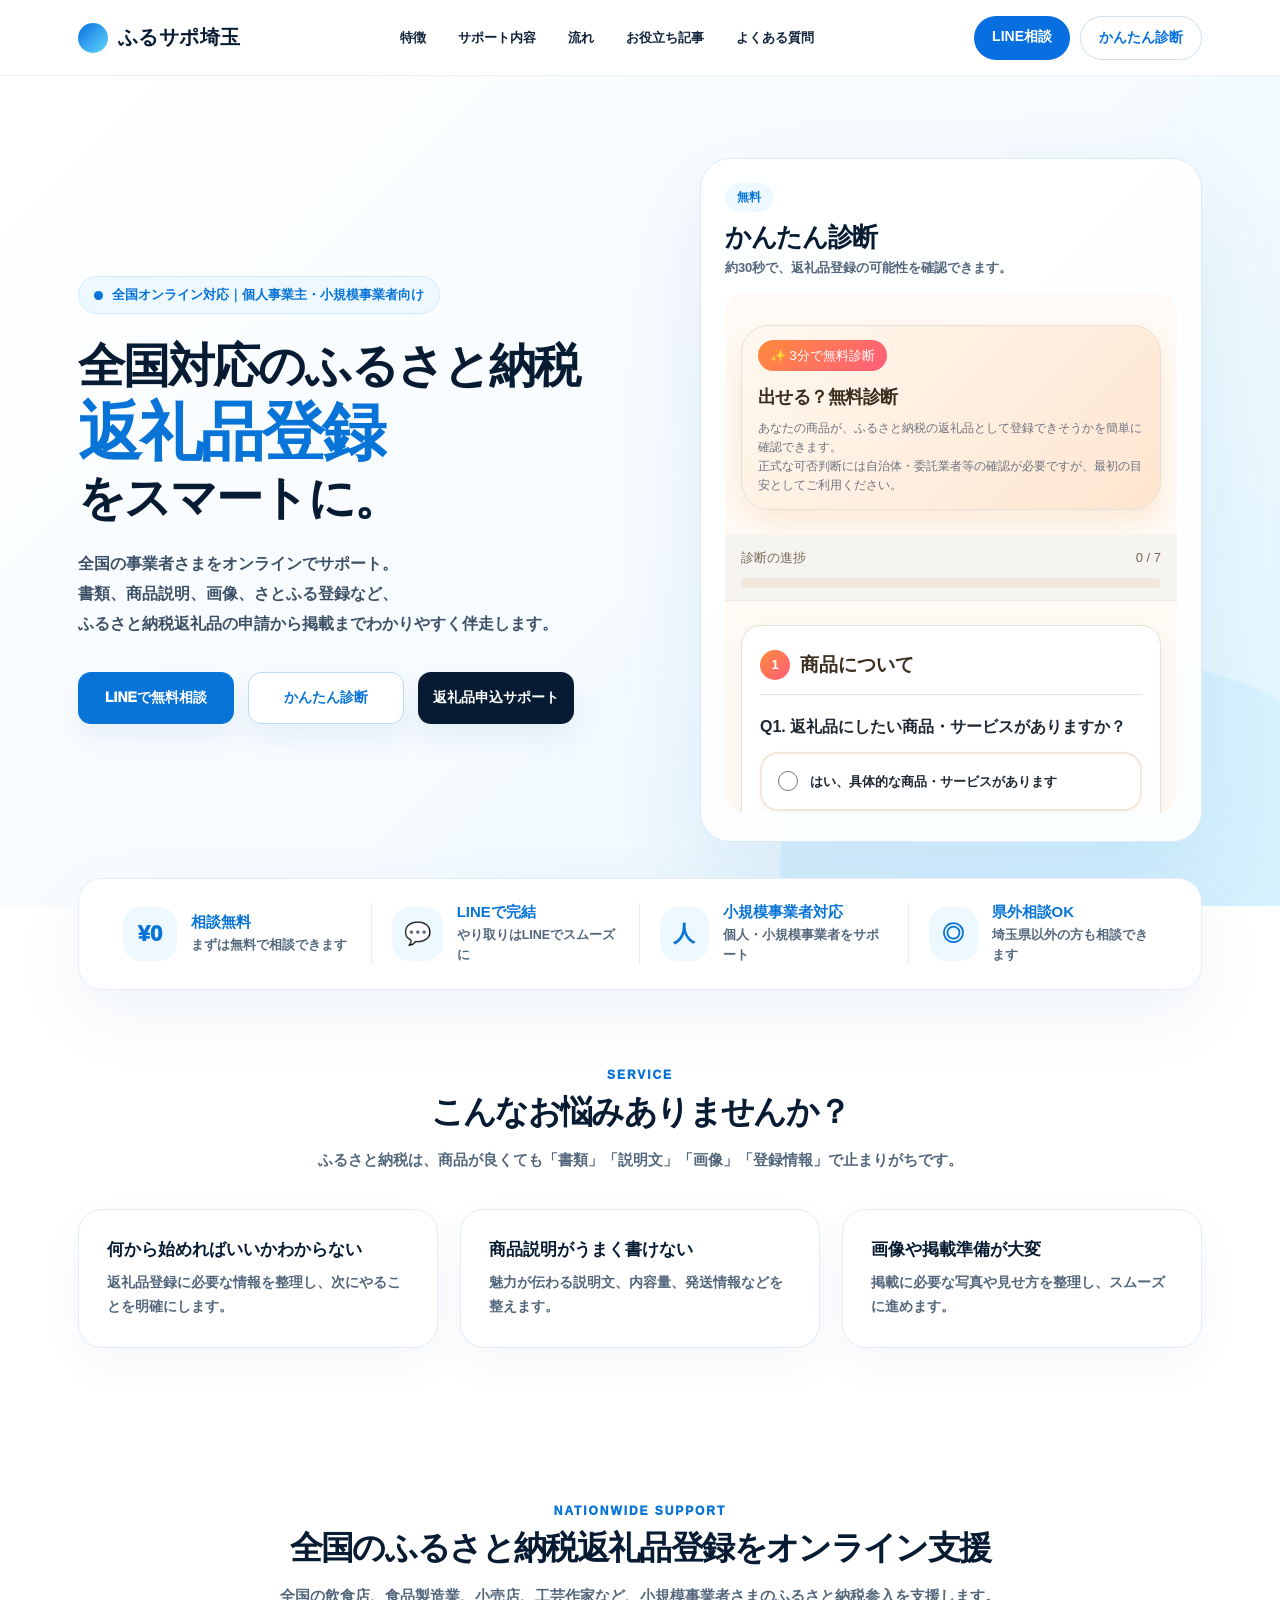
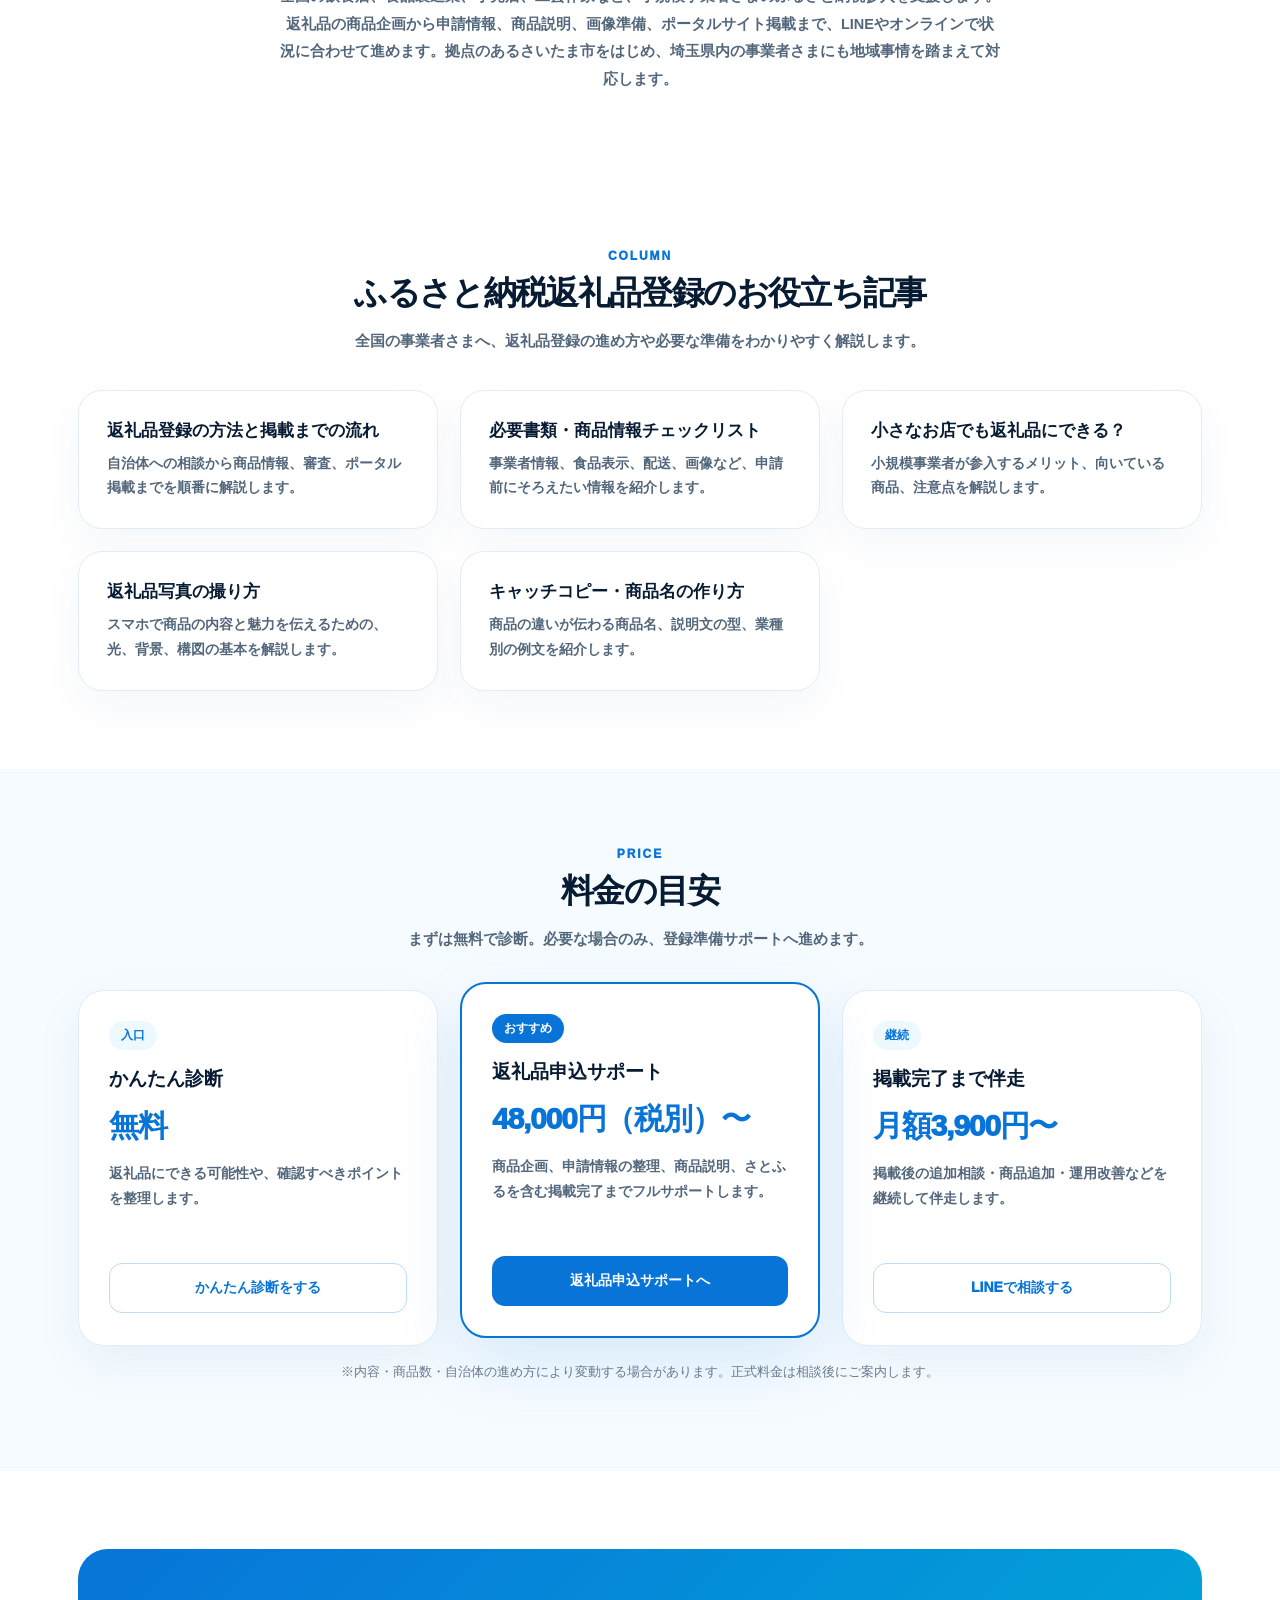
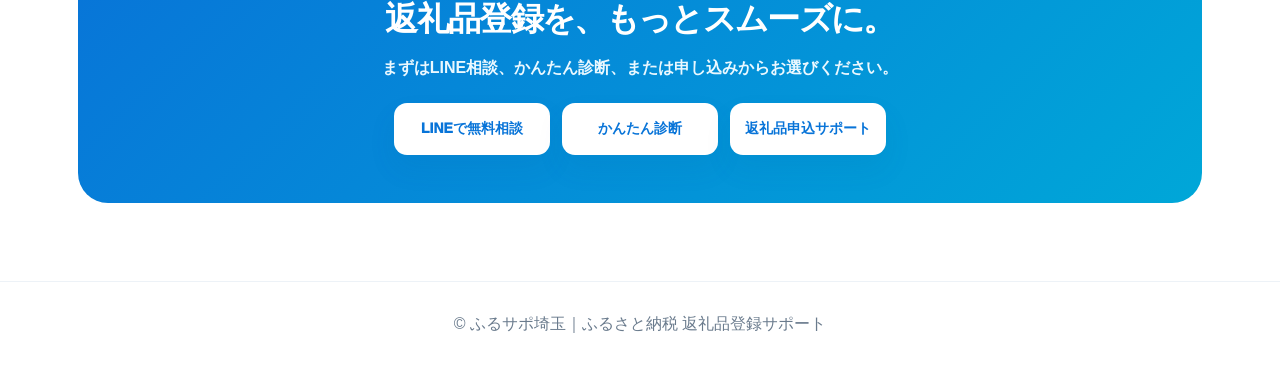
==== commit 0c728390: "返礼品写真とキャッチコピーの記事を追加" ====
--- a/index.html
+++ b/index.html
@@ -223,6 +223,8 @@
       <div class="card"><h3><a href="blog/registration-guide.html">返礼品登録の方法と掲載までの流れ</a></h3><p>自治体への相談から商品情報、審査、ポータル掲載までを順番に解説します。</p></div>
       <div class="card"><h3><a href="blog/required-documents.html">必要書類・商品情報チェックリスト</a></h3><p>事業者情報、食品表示、配送、画像など、申請前にそろえたい情報を紹介します。</p></div>
       <div class="card"><h3><a href="blog/small-business.html">小さなお店でも返礼品にできる？</a></h3><p>小規模事業者が参入するメリット、向いている商品、注意点を解説します。</p></div>
+      <div class="card"><h3><a href="blog/product-photography.html">返礼品写真の撮り方</a></h3><p>スマホで商品の内容と魅力を伝えるための、光、背景、構図の基本を解説します。</p></div>
+      <div class="card"><h3><a href="blog/catch-copy.html">キャッチコピー・商品名の作り方</a></h3><p>商品の違いが伝わる商品名、説明文の型、業種別の例文を紹介します。</p></div>
     </div>
   </div>
 </section>
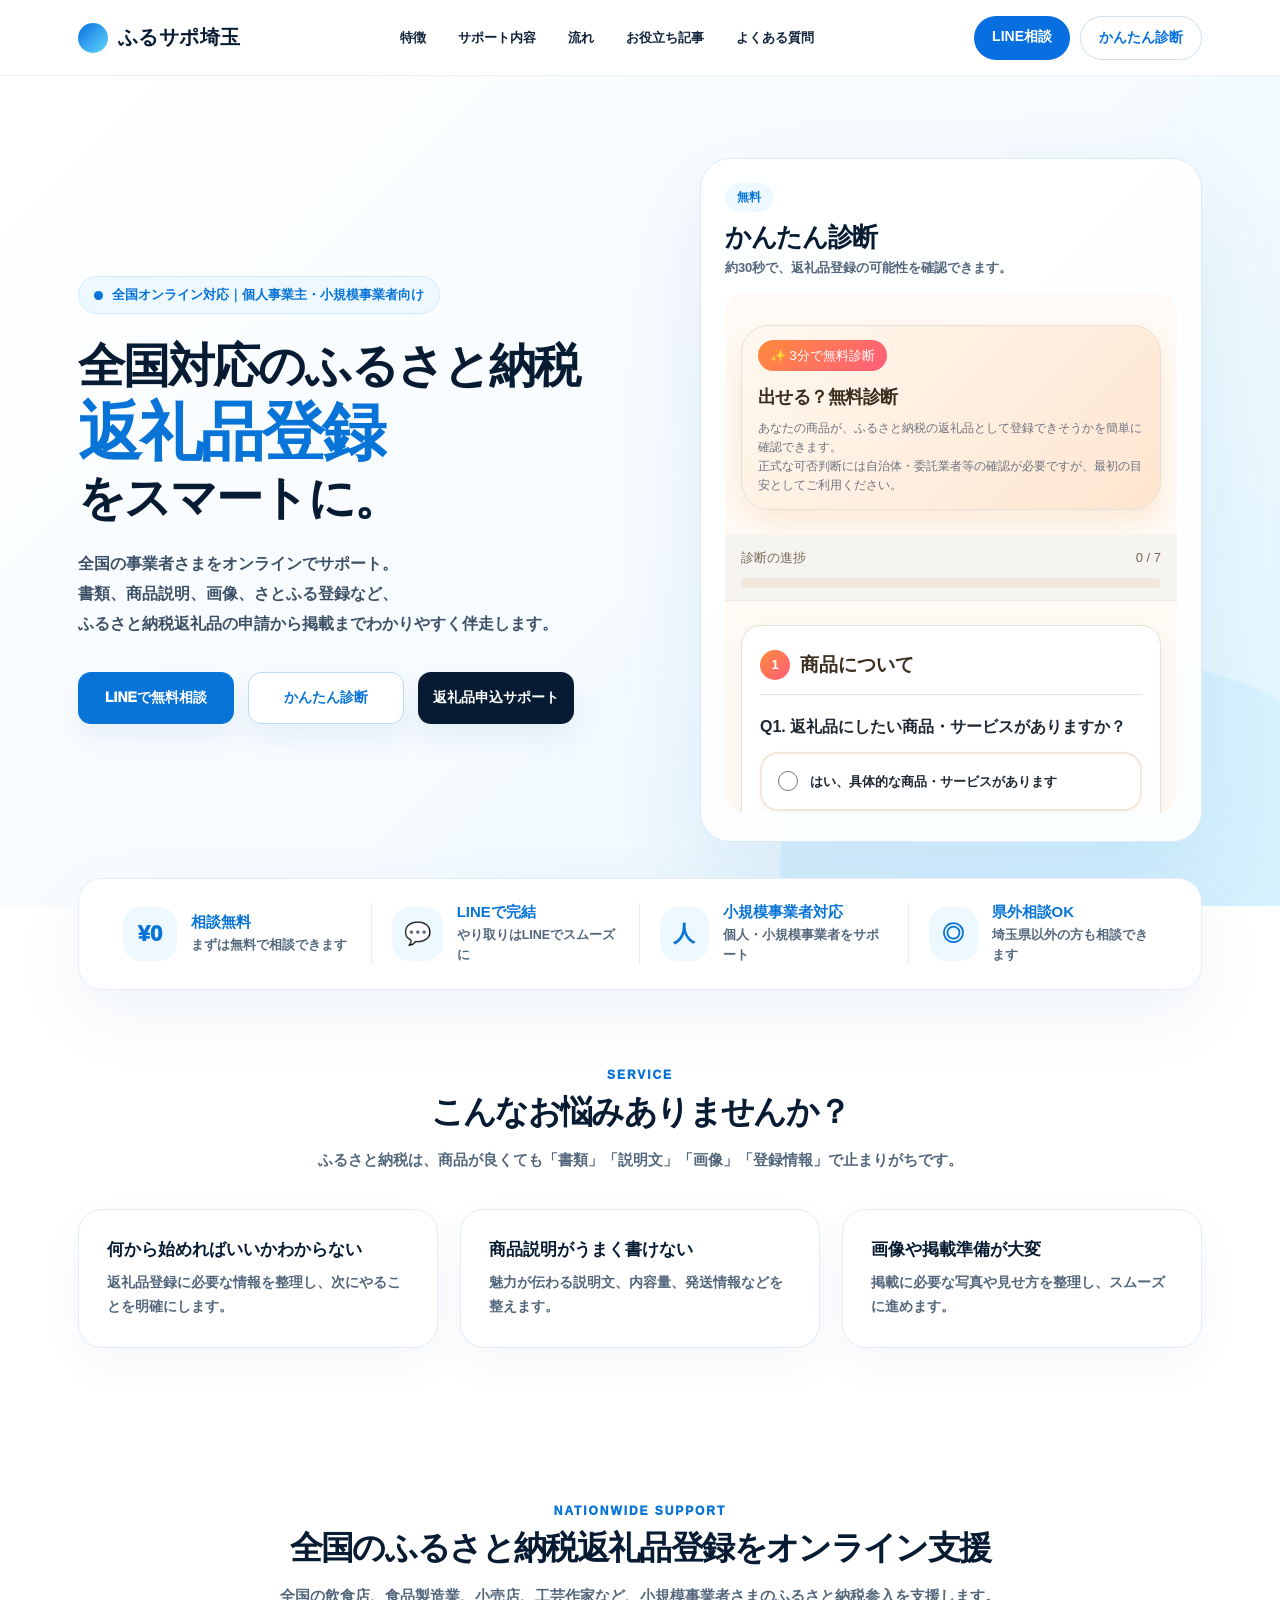
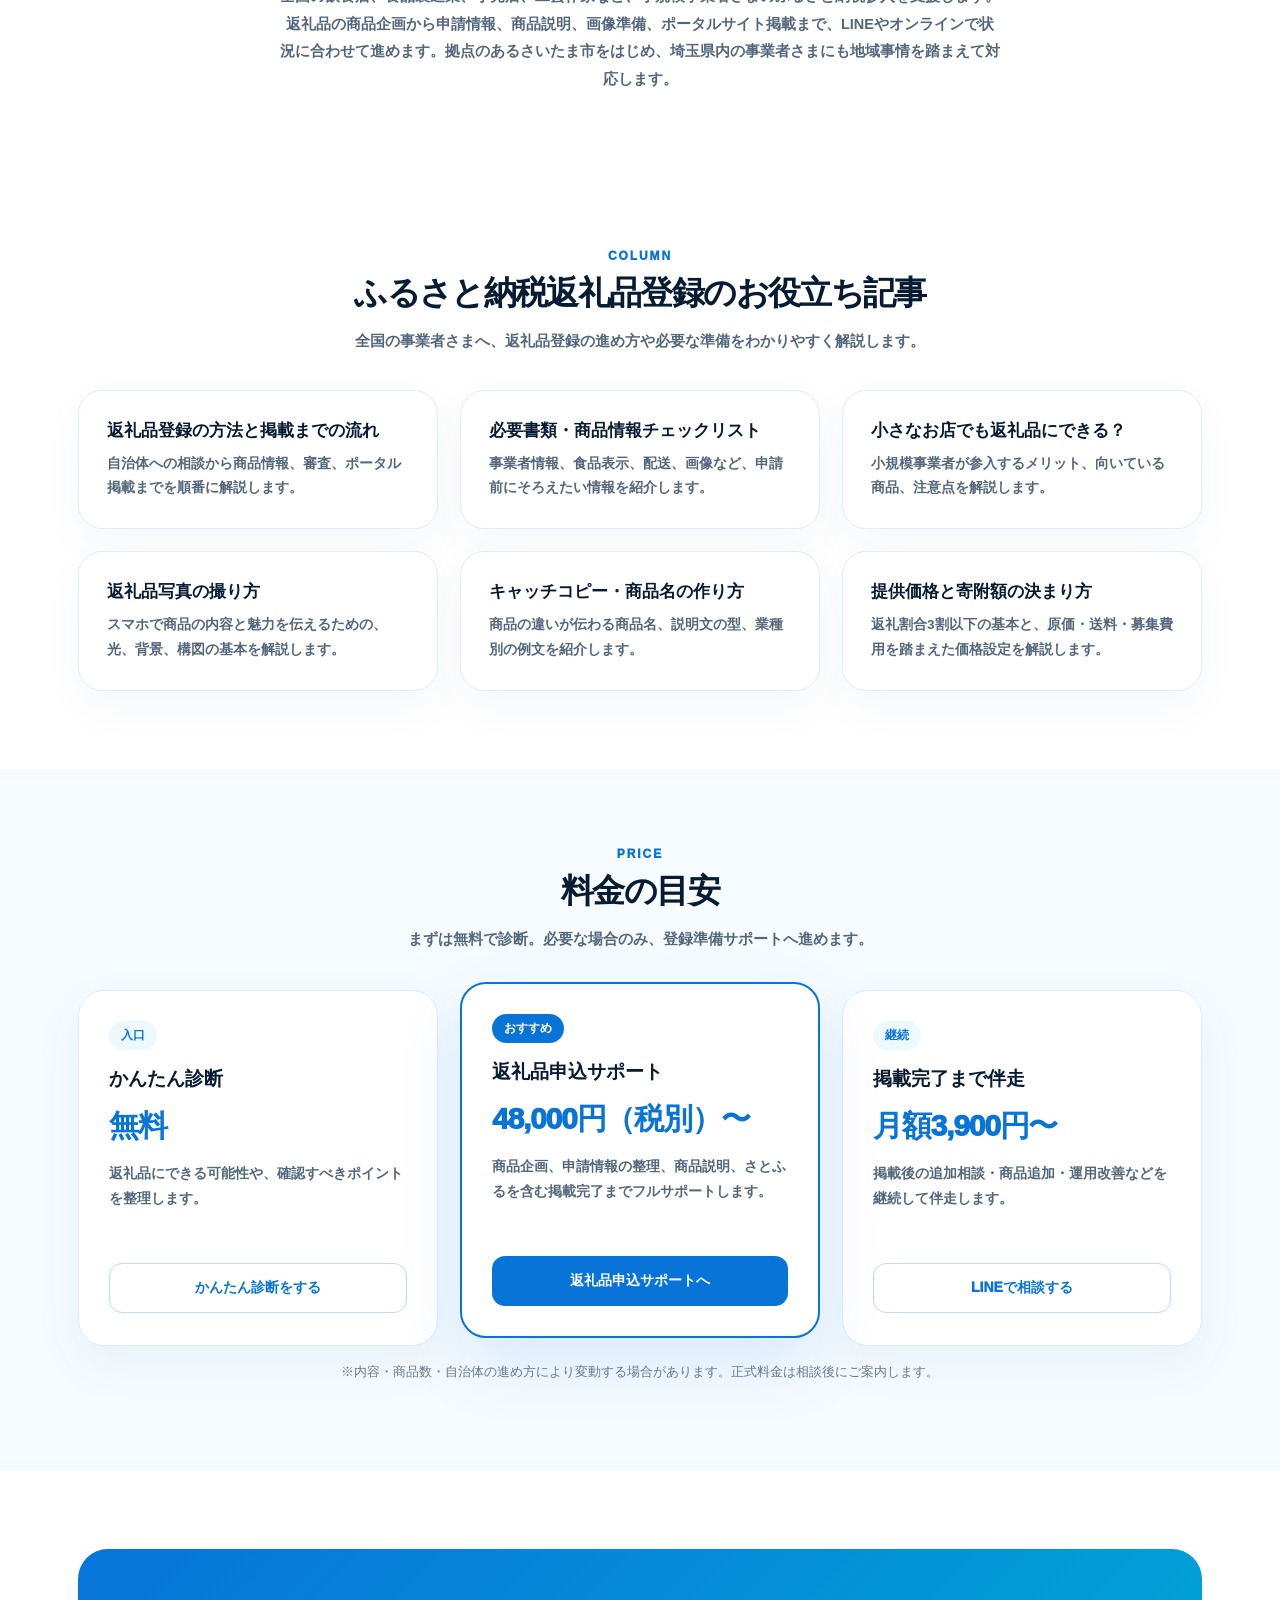
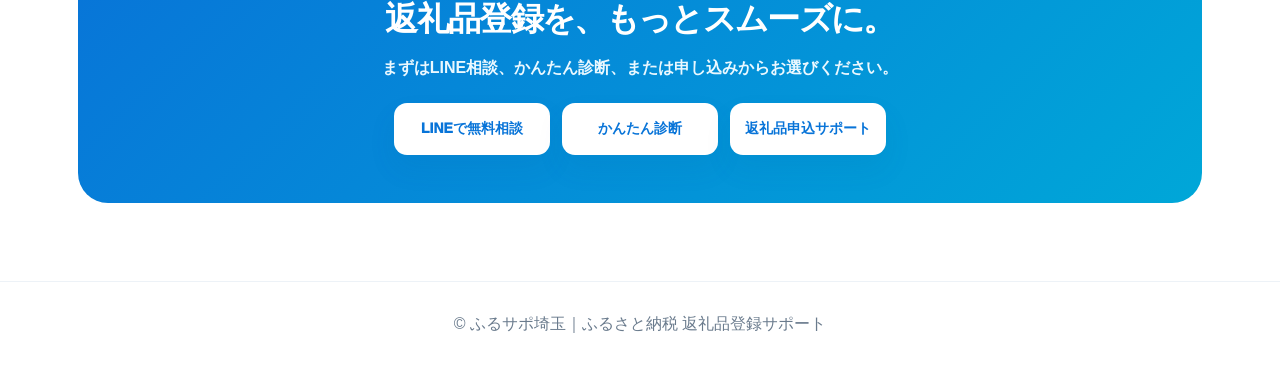
==== commit ddb296bd: "提供価格と寄附額の記事を追加" ====
--- a/index.html
+++ b/index.html
@@ -225,6 +225,7 @@
       <div class="card"><h3><a href="blog/small-business.html">小さなお店でも返礼品にできる？</a></h3><p>小規模事業者が参入するメリット、向いている商品、注意点を解説します。</p></div>
       <div class="card"><h3><a href="blog/product-photography.html">返礼品写真の撮り方</a></h3><p>スマホで商品の内容と魅力を伝えるための、光、背景、構図の基本を解説します。</p></div>
       <div class="card"><h3><a href="blog/catch-copy.html">キャッチコピー・商品名の作り方</a></h3><p>商品の違いが伝わる商品名、説明文の型、業種別の例文を紹介します。</p></div>
+      <div class="card"><h3><a href="blog/pricing-donation.html">提供価格と寄附額の決まり方</a></h3><p>返礼割合3割以下の基本と、原価・送料・募集費用を踏まえた価格設定を解説します。</p></div>
     </div>
   </div>
 </section>
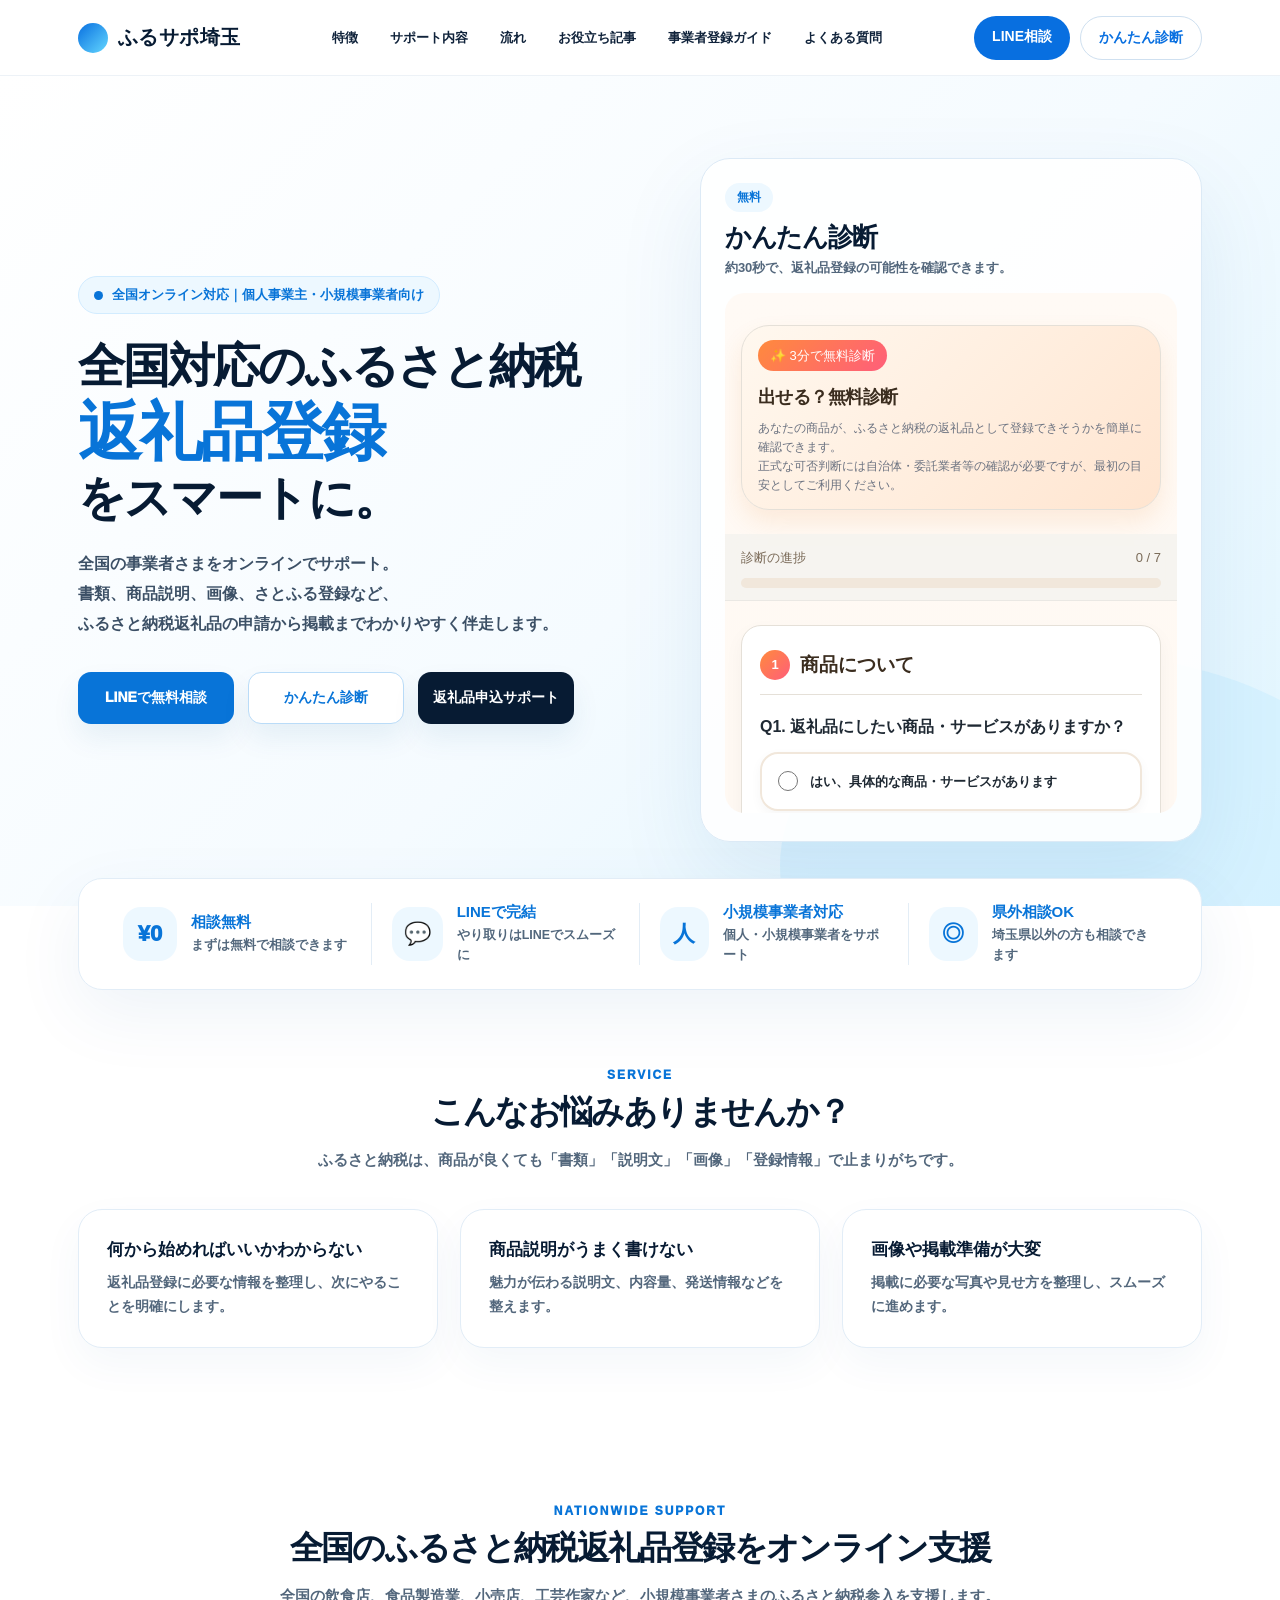
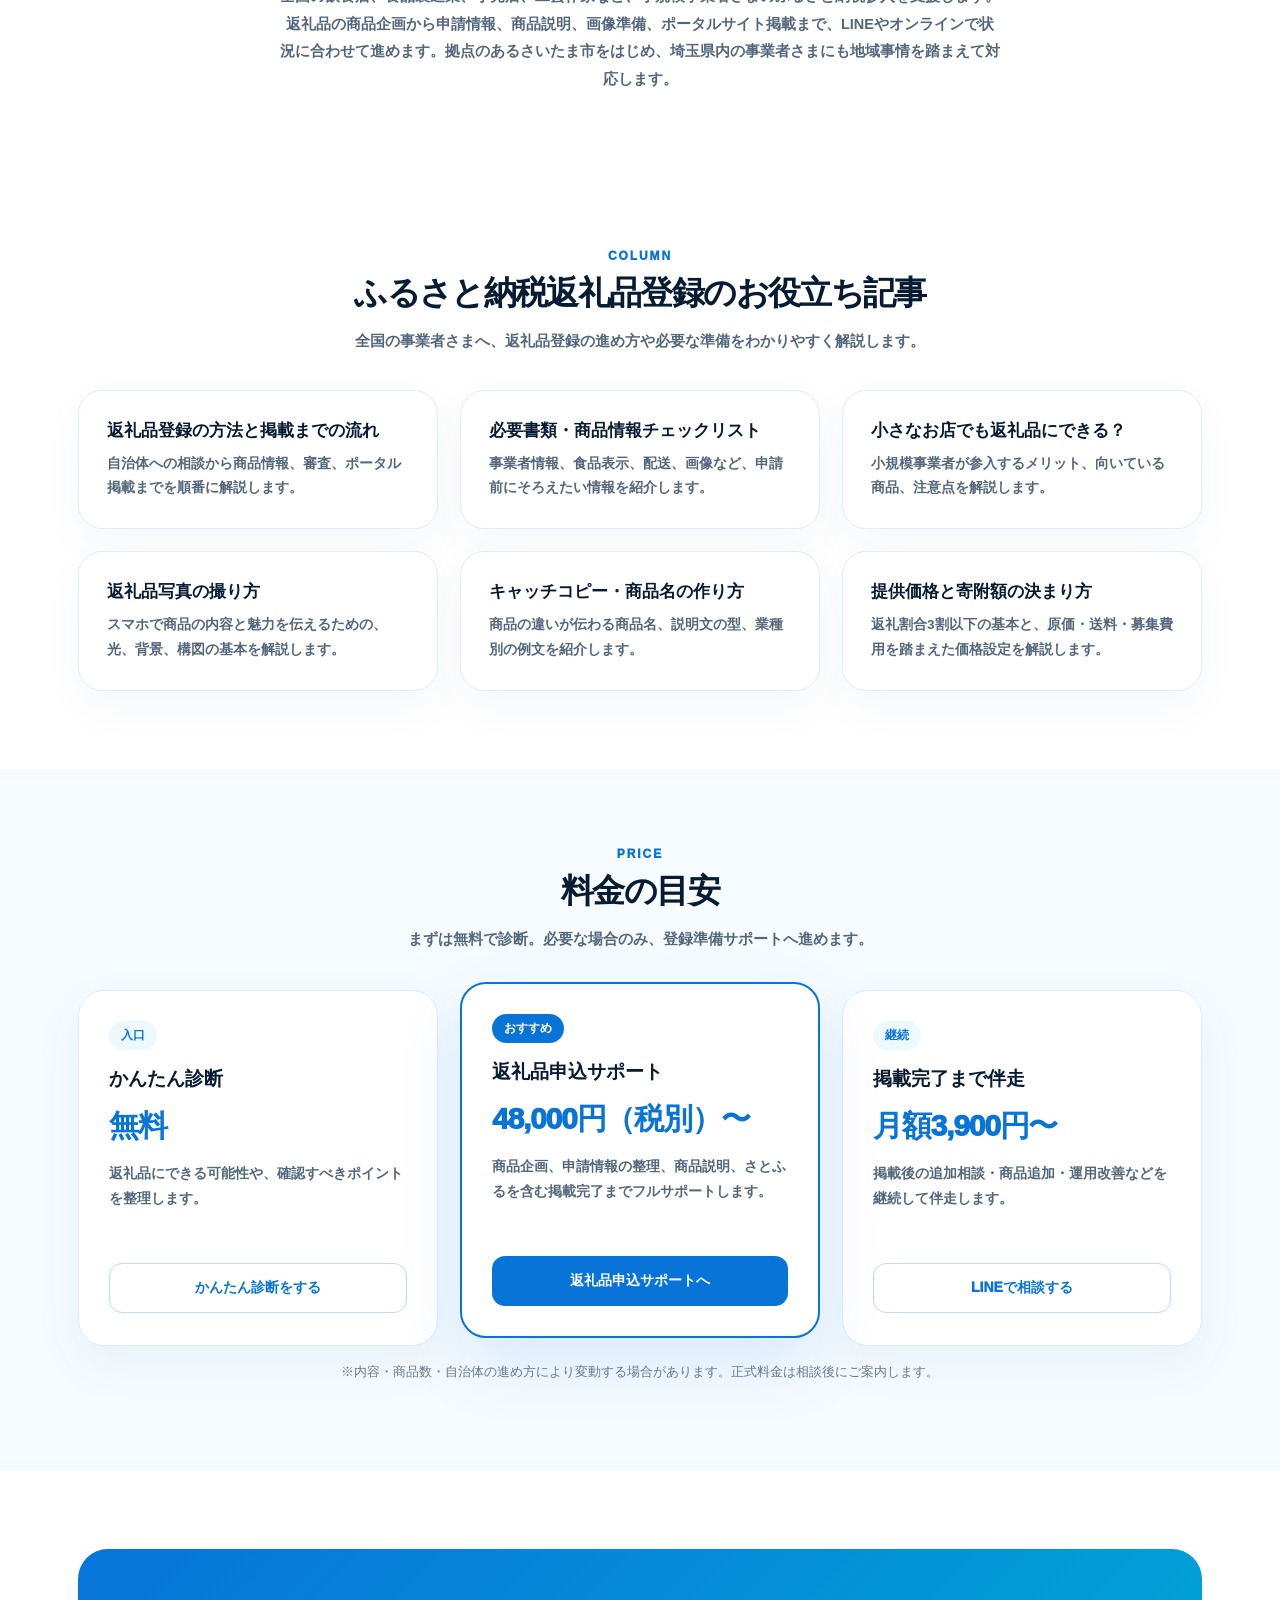
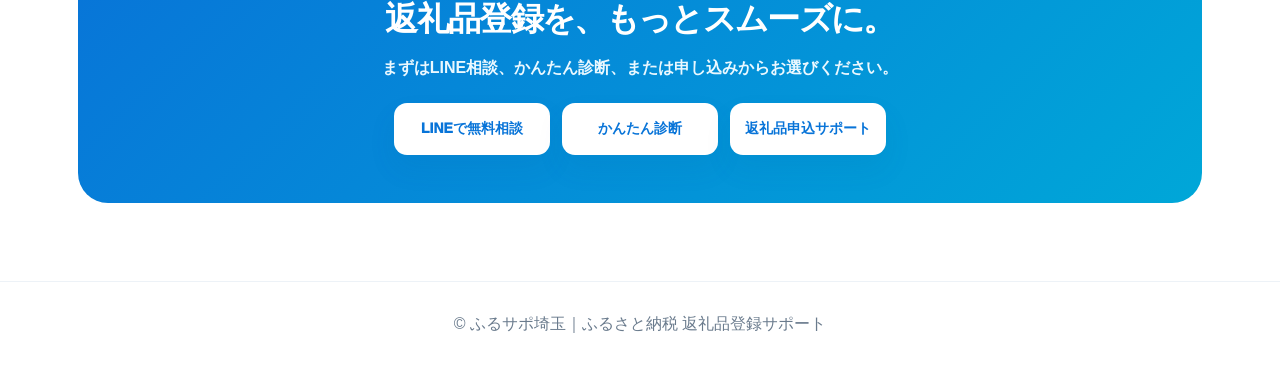
==== commit 462075a6: "ふるさと納税事業者登録のSEO・AI検索対策" ====
--- a/index.html
+++ b/index.html
@@ -142,6 +142,7 @@
       <a href="#support">サポート内容</a>
       <a href="#flow">流れ</a>
       <a href="blog/">お役立ち記事</a>
+      <a href="furusato-nozei-jigyosha-toroku.html">事業者登録ガイド</a>
       <a href="#faq">よくある質問</a>
     </nav>
     <div class="navBtns">
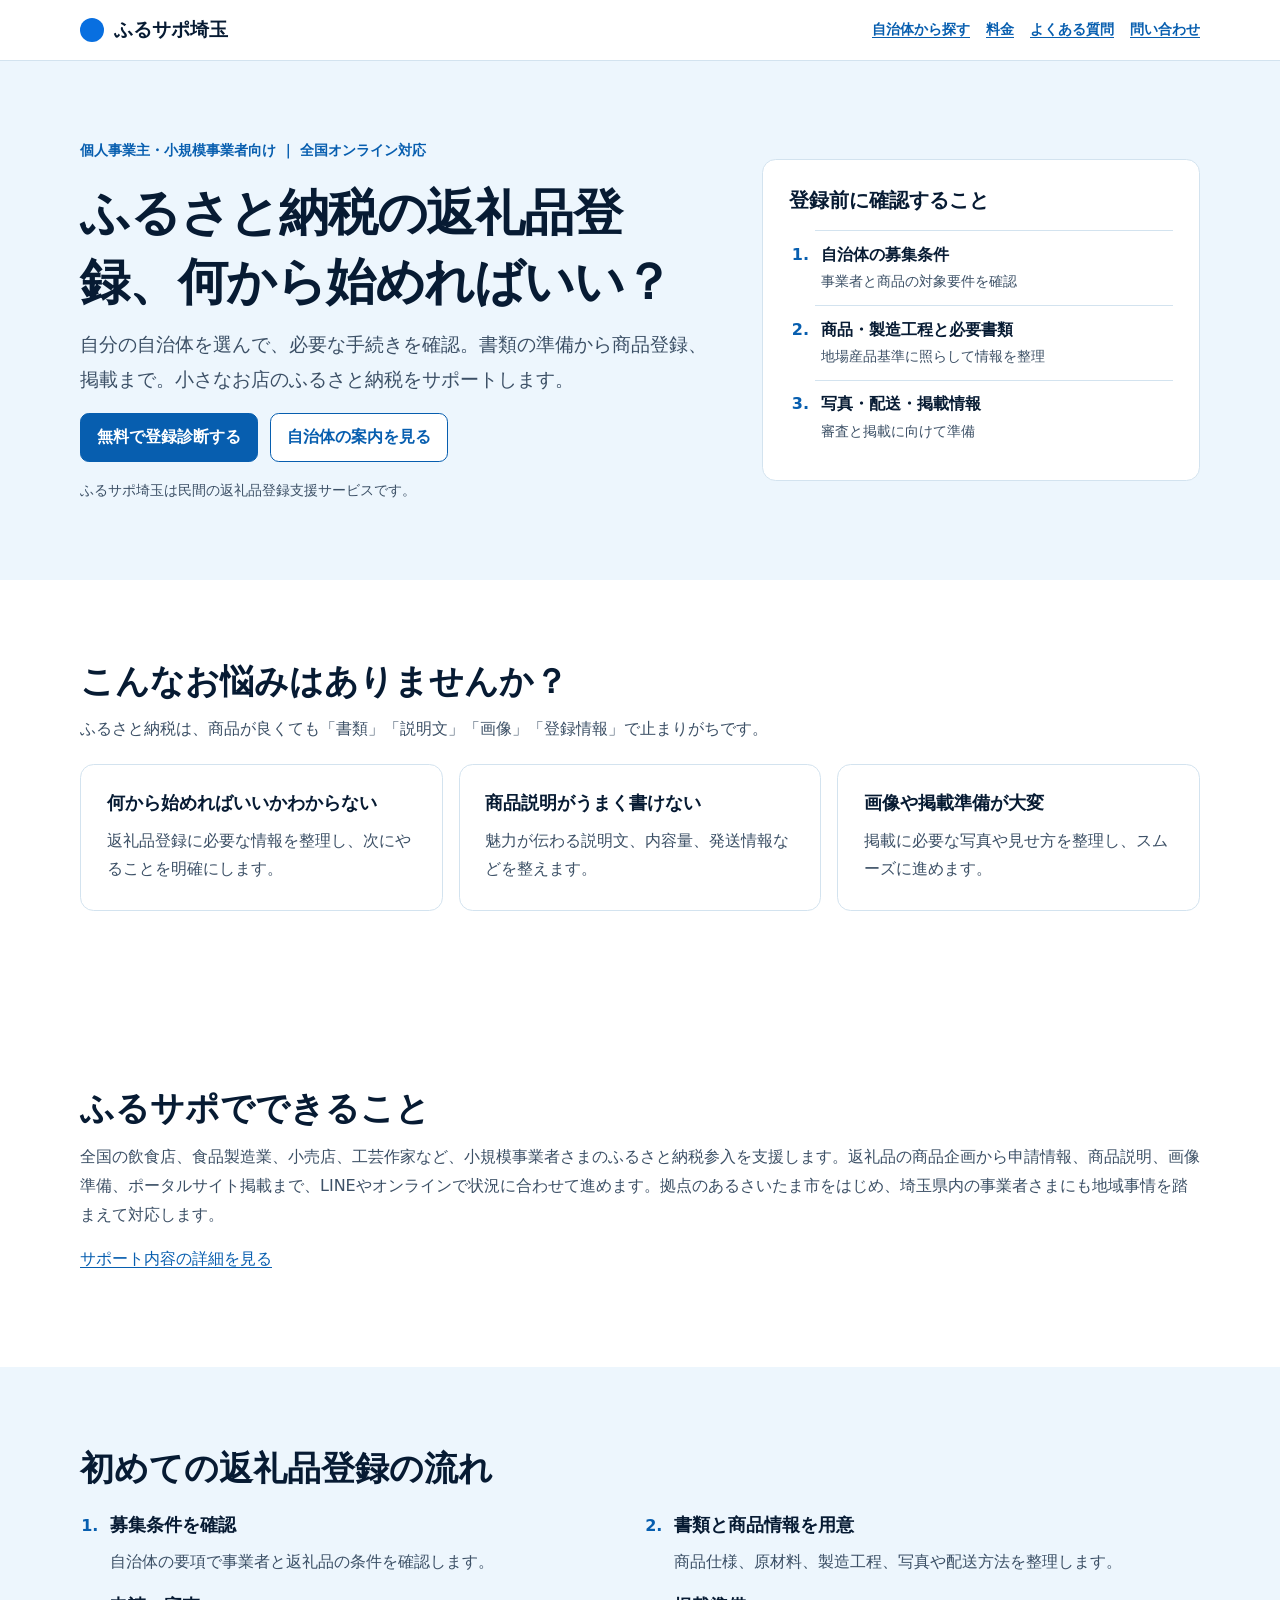
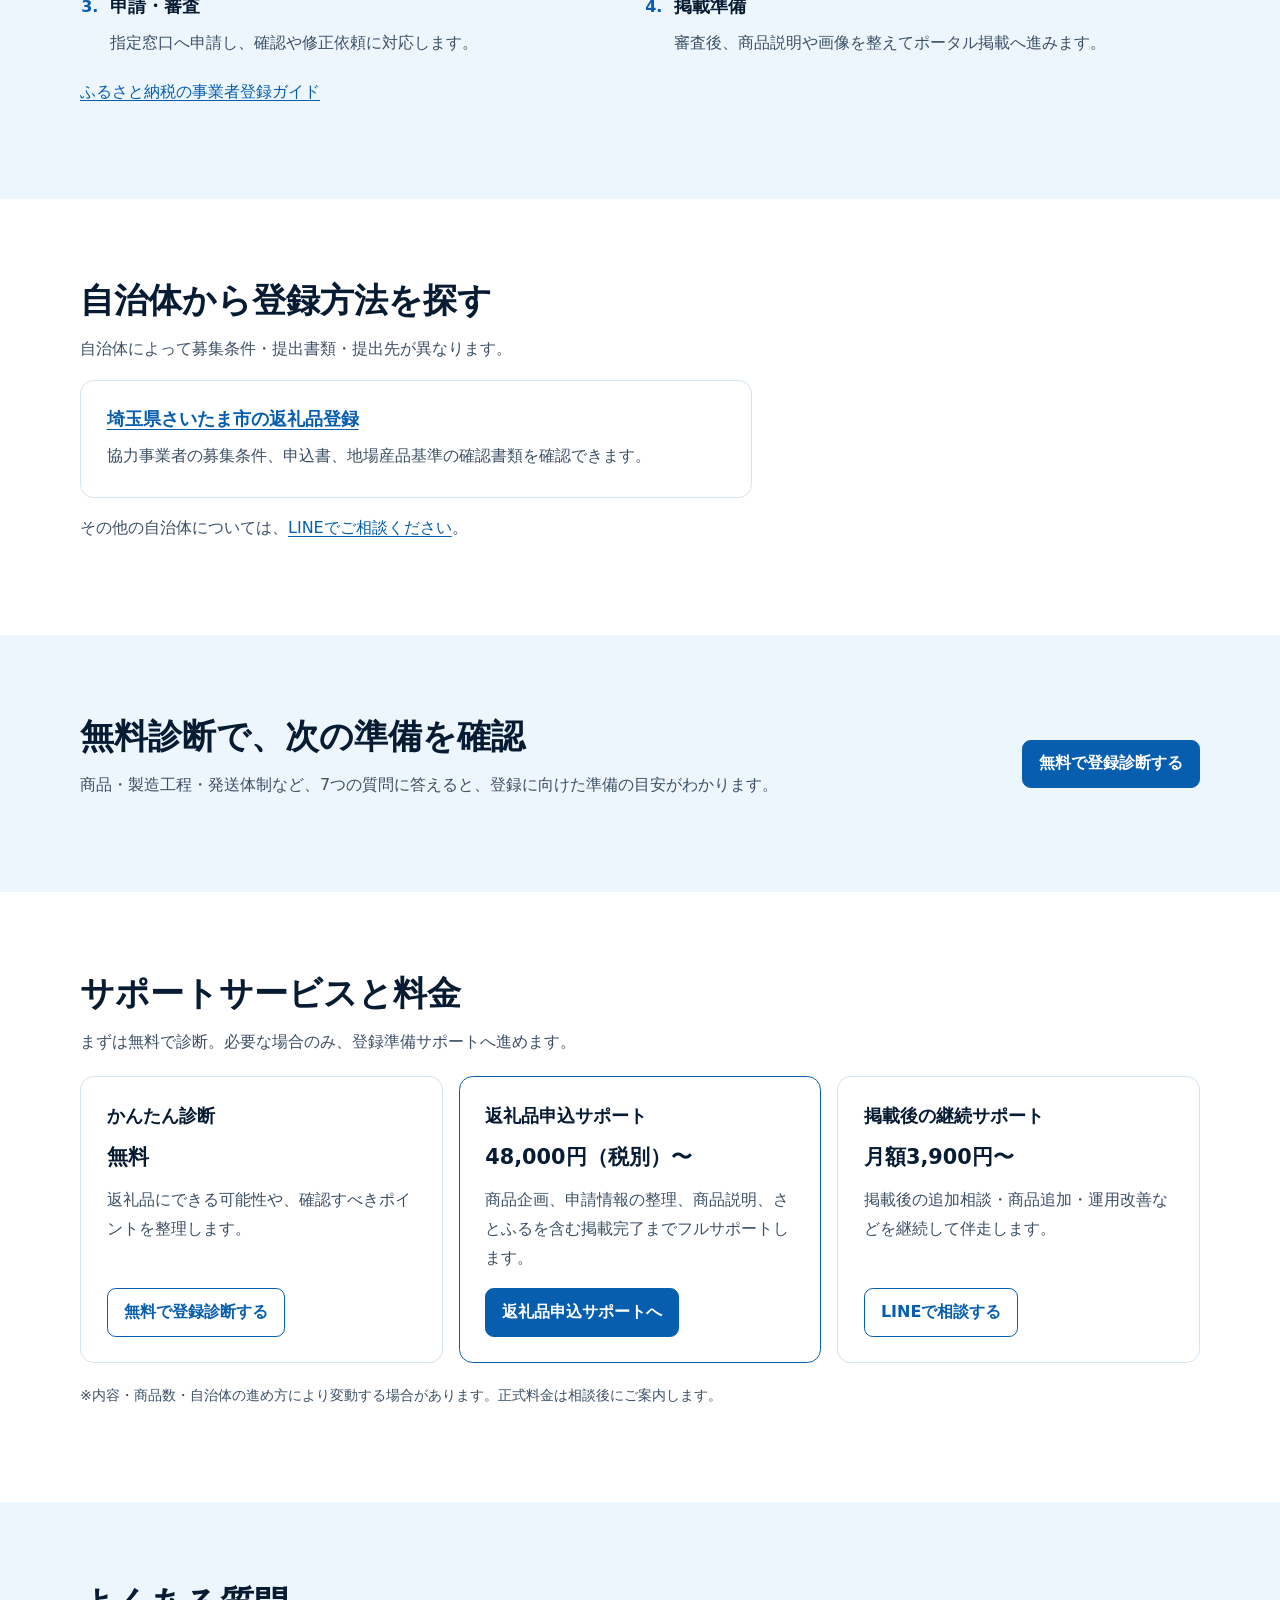
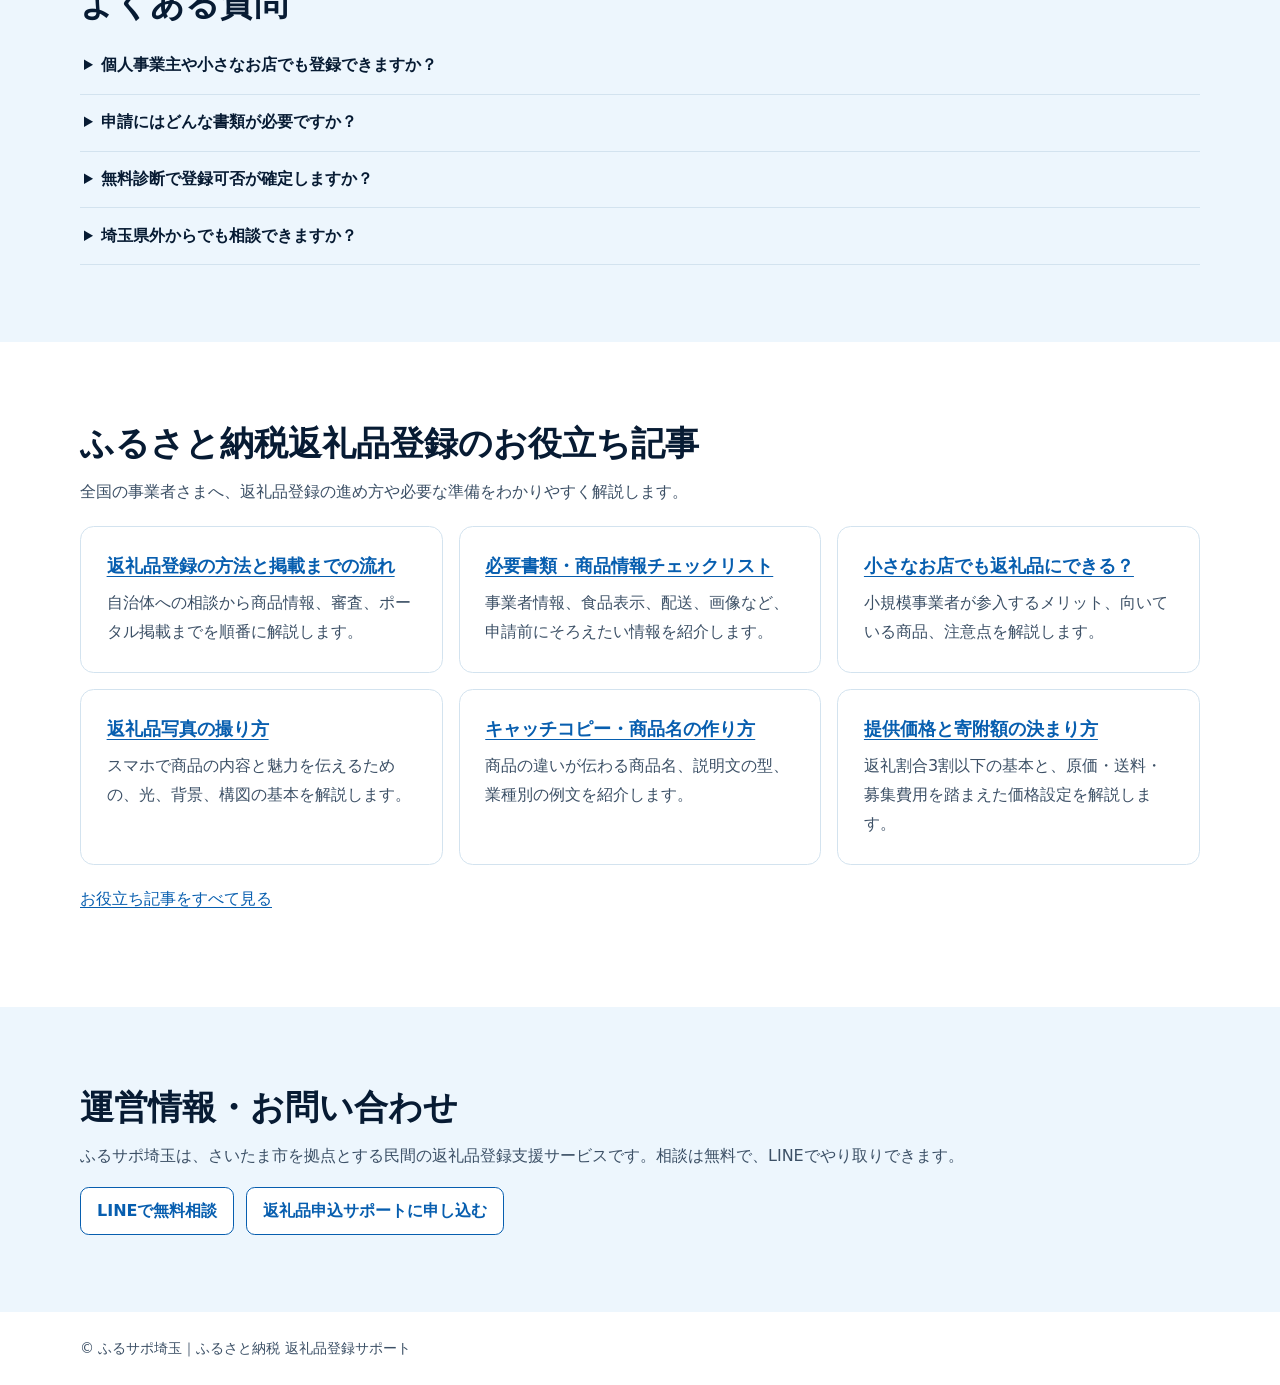
==== commit c9bc005f: "Improve Furusapo homepage UX SEO and conversion" ====
--- a/index.html
+++ b/index.html
@@ -3,26 +3,30 @@
 <head>
 <meta charset="utf-8">
 <meta name="viewport" content="width=device-width,initial-scale=1">
-<title>ふるさと納税返礼品登録・申請サポート【全国対応】｜ふるサポ埼玉</title>
-<meta name="description" content="全国対応のふるさと納税返礼品登録・申請サポート。商品企画、申請情報、商品説明、画像準備、さとふる掲載までオンラインで伴走します。さいたま市・埼玉県の事業者さまもご相談ください。">
+<title>ふるさと納税の事業者登録・返礼品登録サポート｜ふるサポ埼玉</title>
+<meta name="description" content="小規模事業者向けのふるさと納税返礼品登録サポート。無料診断で準備状況を確認し、自治体の募集条件、必要書類、商品説明・画像、掲載までの流れを把握できます。全国オンライン対応。">
 <meta name="robots" content="index,follow,max-image-preview:large">
-<link rel="canonical" href="https://furusaposaitama.com/">
+<link rel="canonical" href="https://furusapojapan.com/">
 <meta property="og:type" content="website">
 <meta property="og:locale" content="ja_JP">
 <meta property="og:site_name" content="ふるサポ埼玉">
-<meta property="og:title" content="ふるさと納税返礼品登録・申請サポート【全国対応】｜ふるサポ埼玉">
+<meta property="og:title" content="ふるさと納税の事業者登録・返礼品登録サポート｜ふるサポ埼玉">
 <meta property="og:description" content="全国の事業者さまに対応。ふるさと納税返礼品の商品企画、申請、さとふる掲載までオンラインで伴走します。">
-<meta property="og:url" content="https://furusaposaitama.com/">
-<meta name="twitter:card" content="summary">
+<meta property="og:url" content="https://furusapojapan.com/">
+<meta property="og:image" content="https://furusapojapan.com/assets/furusapo-og.jpg">
+<meta property="og:image:width" content="1200">
+<meta property="og:image:height" content="630">
+<meta property="og:image:alt" content="ふるサポ埼玉の返礼品登録サポート。小規模事業者向け、全国オンライン対応。">
+<meta name="twitter:card" content="summary_large_image">
 <script type="application/ld+json">
 {
   "@context": "https://schema.org",
   "@graph": [
     {
       "@type": "Organization",
-      "@id": "https://furusaposaitama.com/#organization",
+      "@id": "https://furusapojapan.com/#organization",
       "name": "ふるサポ埼玉",
-      "url": "https://furusaposaitama.com/",
+      "url": "https://furusapojapan.com/",
       "areaServed": [
         {"@type": "City", "name": "さいたま市"},
         {"@type": "AdministrativeArea", "name": "埼玉県"},
@@ -31,10 +35,10 @@
     },
     {
       "@type": "Service",
-      "@id": "https://furusaposaitama.com/#service",
+      "@id": "https://furusapojapan.com/#service",
       "name": "ふるさと納税返礼品登録サポート",
       "serviceType": "ふるさと納税返礼品の商品企画・申請・掲載支援",
-      "provider": {"@id": "https://furusaposaitama.com/#organization"},
+      "provider": {"@id": "https://furusapojapan.com/#organization"},
       "areaServed": [
         {"@type": "City", "name": "さいたま市"},
         {"@type": "AdministrativeArea", "name": "埼玉県"},
@@ -50,154 +54,47 @@
   ]
 }
 </script>
-<style>
-*{box-sizing:border-box}
-body{margin:0;font-family:"Hiragino Maru Gothic ProN","Yu Gothic","Noto Sans JP",-apple-system,BlinkMacSystemFont,sans-serif;color:#071b33;background:#fff}
-a{text-decoration:none;color:inherit}
-.wrap{max-width:1180px;margin:auto;padding:0 28px}
-
-header{height:76px;border-bottom:1px solid #edf2f7;background:#fff;display:flex;align-items:center;position:sticky;top:0;z-index:10}
-.nav{display:flex;align-items:center;justify-content:space-between;width:100%}
-.logo{font-weight:950;font-size:22px;letter-spacing:.02em;display:flex;align-items:center;gap:10px}
-.logo:before{content:"";width:30px;height:30px;border-radius:50%;background:linear-gradient(135deg,#086fe0,#64d7ff)}
-.menu{display:flex;gap:32px;font-size:14px;font-weight:800;color:#10233b}
-.navBtns{display:flex;gap:10px}
-.navBtns a{padding:12px 18px;border-radius:999px;font-weight:900;font-size:14px}
-.navLine{background:#086fe0;color:white}.navDiag{border:1px solid #cfe0f0;color:#086fe0}
-
-.hero{position:relative;overflow:hidden;background:linear-gradient(135deg,#fff 0%,#f5fbff 55%,#dff5ff 100%);padding:82px 0 64px}
-.hero:after{content:"";position:absolute;right:-120px;bottom:-170px;width:620px;height:420px;background:#cceeff;border-radius:50%;opacity:.55}
-.grid{position:relative;z-index:1;display:grid;grid-template-columns:1fr .9fr;gap:64px;align-items:center}
-
-.badge{display:inline-flex;gap:9px;align-items:center;background:#edf8ff;color:#0874d8;border:1px solid #d2ecff;border-radius:999px;padding:9px 15px;font-size:14px;font-weight:900;margin-bottom:28px}
-.badge:before{content:"";width:9px;height:9px;border-radius:50%;background:#0874d8}
-
-h1{font-size:clamp(46px,5vw,68px);line-height:1.12;letter-spacing:-.07em;margin:0 0 26px;font-weight:950}
-h1 span{color:#0874d8}
-.lead{font-size:17px;line-height:2;color:#3c5066;font-weight:650;margin:0 0 32px;max-width:620px}
-
-.ctas{display:flex;gap:14px;flex-wrap:wrap}
-.btn{min-width:174px;height:56px;border-radius:14px;display:inline-flex;align-items:center;justify-content:center;gap:10px;font-size:15px;font-weight:950;border:1.5px solid transparent;box-shadow:0 14px 28px #0b559214}
-.line{background:#0874d8;color:#fff}
-.diag{background:#fff;color:#0874d8;border-color:#badcf8}
-.apply{background:#071b33;color:#fff}
-
-.panel{background:rgba(255,255,255,.86);backdrop-filter:blur(14px);border:1px solid #dceaf6;border-radius:32px;padding:30px;box-shadow:0 34px 90px #0a5c9c17}
-.panelHead{display:flex;justify-content:space-between;align-items:center;margin-bottom:22px}
-.panelHead b{font-size:20px;font-weight:950}.pill{background:#edf8ff;color:#0874d8;border-radius:999px;padding:7px 13px;font-size:12px;font-weight:950}
-
-.row{display:grid;grid-template-columns:52px 1fr 44px;gap:16px;align-items:center;background:#fff;border:1px solid #e2edf7;border-radius:22px;padding:18px;margin-bottom:14px}
-.ico{width:48px;height:48px;border-radius:15px;background:#edf8ff;display:grid;place-items:center;color:#0874d8;font-size:22px;font-weight:900}
-.ico.green{background:#ecfbf3;color:#12a767}.ico.purple{background:#f2efff;color:#6557ff}
-.rowTitle{font-weight:950;font-size:15px;margin-bottom:9px}
-.bar{height:7px;background:#e5f1fb;border-radius:999px;overflow:hidden}.bar i{display:block;height:100%;background:linear-gradient(90deg,#0874d8,#00a7d8);border-radius:999px}
-.percent{font-weight:900;font-size:14px}
-
-.darkCard{margin-top:18px;background:linear-gradient(135deg,#071b33,#0d2a4c);border-radius:22px;padding:26px;color:#fff;position:relative;overflow:hidden}
-.darkCard:after{content:"";position:absolute;right:24px;bottom:20px;width:80px;height:80px;border:3px solid rgba(255,255,255,.12);border-radius:22px}
-.darkCard small{font-weight:800;color:#cfeaff}.darkCard h3{font-size:26px;line-height:1.35;margin:8px 0;color:#78dcff}.darkCard p{margin:0;color:#eaf7ff;font-weight:650}
-
-.merits{position:relative;z-index:2;margin-top:-28px}
-.meritBox{background:white;border:1px solid #e2edf7;border-radius:24px;box-shadow:0 24px 70px #0a5c9c12;display:grid;grid-template-columns:repeat(4,1fr);padding:24px}
-.merit{display:flex;gap:14px;align-items:center;padding:0 20px;border-right:1px solid #e3edf6}
-.merit:last-child{border-right:0}
-.meritIcon{width:54px;height:54px;border-radius:18px;background:#edf8ff;color:#0874d8;display:grid;place-items:center;font-size:22px;font-weight:950}
-.merit b{display:block;color:#0874d8;font-size:16px}.merit p{margin:3px 0 0;font-size:13px;line-height:1.6;color:#52677c;font-weight:650}
-
-section{padding:78px 0}
-.center{text-align:center}
-.label{font-size:12px;letter-spacing:.16em;color:#0874d8;font-weight:950;margin-bottom:8px}
-h2{font-size:clamp(30px,3vw,40px);letter-spacing:-.05em;margin:0 0 12px}
-.sub{max-width:720px;margin:auto;color:#53677c;font-weight:650;line-height:1.9}
-
-.cards{margin-top:34px;display:grid;grid-template-columns:repeat(3,1fr);gap:22px}
-.card{background:white;border:1px solid #e2edf7;border-radius:24px;padding:28px;text-align:left;box-shadow:0 16px 42px #0a5c9c0c}
-.card h3{margin:0 0 10px;font-size:19px}.card p{margin:0;color:#53677c;line-height:1.8;font-weight:650}
-
-.final{background:linear-gradient(135deg,#0874d8,#00a7d8);color:white;border-radius:30px;padding:48px 24px;text-align:center}
-.final h2{color:white}.final p{color:#eaf8ff;font-weight:700}
-.finalBtns{display:flex;gap:12px;justify-content:center;flex-wrap:wrap;margin-top:24px}
-.finalBtns a{background:white;color:#0874d8}
-
-footer{padding:32px 0;text-align:center;color:#6a7b8d;border-top:1px solid #edf2f7}
-
-@media(max-width:900px){
-  .menu{display:none}.navDiag{display:none}
-  .grid,.cards,.meritBox{grid-template-columns:1fr}
-  .hero{padding:54px 0}
-  .ctas .btn{width:100%}
-  .merit{border-right:0;border-bottom:1px solid #e3edf6;padding:16px 0}
-  .merit:last-child{border-bottom:0}
-  .row{grid-template-columns:48px 1fr}.percent{display:none}
-}
-</style>
+<link rel="stylesheet" href="assets/site.css">
 </head>
 <body>
-
-<header>
+<a class="skip" href="#main">本文へ移動</a>
+<header class="site-header">
   <div class="wrap nav">
-    <div class="logo">ふるサポ埼玉</div>
-    <nav class="menu">
-      <a href="#service">特徴</a>
-      <a href="#support">サポート内容</a>
-      <a href="#flow">流れ</a>
-      <a href="blog/">お役立ち記事</a>
-      <a href="furusato-nozei-jigyosha-toroku.html">事業者登録ガイド</a>
+    <a class="logo" href="/">ふるサポ埼玉</a>
+    <nav aria-label="主なメニュー">
+      <a href="#municipalities">自治体から探す</a>
+      <a href="#price">料金</a>
       <a href="#faq">よくある質問</a>
+      <a href="#contact">問い合わせ</a>
     </nav>
-    <div class="navBtns">
-      <a class="navLine" href="https://lin.ee/U7jv3Tf">LINE相談</a>
-      <a class="navDiag" href="#diagnosis">かんたん診断</a>
-    </div>
   </div>
 </header>
-
-<main>
-<section class="hero">
-  <div class="wrap grid">
-    <div>
-      <div class="badge">全国オンライン対応｜個人事業主・小規模事業者向け</div>
-      <h1 class="heroTitle">
-  <span class="titleSmall">全国対応のふるさと納税</span>
-  <span class="titleMain">返礼品登録</span>
-  <span class="titleEnd">をスマートに。</span>
-</h1>
-      <p class="lead">全国の事業者さまをオンラインでサポート。<br>書類、商品説明、画像、さとふる登録など、<br>ふるさと納税返礼品の申請から掲載までわかりやすく伴走します。</p>
-      <div class="ctas">
-        <a class="btn line" href="https://lin.ee/U7jv3Tf">LINEで無料相談</a>
-        <a class="btn diag" href="#diagnosis">かんたん診断</a>
-        <a class="btn apply" href="application.html">返礼品申込サポート</a>
-      </div>
-    </div>
-
-    
-<div class="formPanel" id="diagnosis">
-  <div class="formHead">
-    <div>
-      <span>無料</span>
-      <h2>かんたん診断</h2>
-      <p>約30秒で、返礼品登録の可能性を確認できます。</p>
-    </div>
-  </div>
-  <iframe src="diagnosis.html" title="ふるサポかんたん診断" loading="lazy"></iframe>
-</div>
-</div>
-  </div>
-</section>
-
-<div class="wrap merits">
-  <div class="meritBox">
-    <div class="merit"><div class="meritIcon">¥0</div><div><b>相談無料</b><p>まずは無料で相談できます</p></div></div>
-    <div class="merit"><div class="meritIcon">💬</div><div><b>LINEで完結</b><p>やり取りはLINEでスムーズに</p></div></div>
-    <div class="merit"><div class="meritIcon">人</div><div><b>小規模事業者対応</b><p>個人・小規模事業者をサポート</p></div></div>
-    <div class="merit"><div class="meritIcon">◎</div><div><b>県外相談OK</b><p>埼玉県以外の方も相談できます</p></div></div>
-  </div>
-</div>
-
+<main id="main">
+  <section class="hero">
+    <div class="wrap hero-grid">
+      <div>
+        <p class="eyebrow">個人事業主・小規模事業者向け ｜ 全国オンライン対応</p>
+        <h1>ふるさと納税の返礼品登録、何から始めればいい？</h1>
+        <p class="lead">自分の自治体を選んで、必要な手続きを確認。書類の準備から商品登録、掲載まで。小さなお店のふるさと納税をサポートします。</p>
+        <div class="actions">
+          <a class="button" href="diagnosis.html">無料で登録診断する</a>
+          <a class="button secondary" href="#municipalities">自治体の案内を見る</a>
+        </div>
+        <p class="fine">ふるサポ埼玉は民間の返礼品登録支援サービスです。</p>
+      </div>
+      <aside class="hero-card" aria-labelledby="before-title">
+        <h2 id="before-title">登録前に確認すること</h2>
+        <ol>
+          <li><strong>自治体の募集条件</strong><span>事業者と商品の対象要件を確認</span></li>
+          <li><strong>商品・製造工程と必要書類</strong><span>地場産品基準に照らして情報を整理</span></li>
+          <li><strong>写真・配送・掲載情報</strong><span>審査と掲載に向けて準備</span></li>
+        </ol>
+      </aside>
+    </div>
+  </section>
 <section id="service">
   <div class="wrap center">
-    <div class="label">SERVICE</div>
-    <h2>こんなお悩みありませんか？</h2>
+    <h2>こんなお悩みはありませんか？</h2>
     <p class="sub">ふるさと納税は、商品が良くても「書類」「説明文」「画像」「登録情報」で止まりがちです。</p>
     <div class="cards">
       <div class="card"><h3>何から始めればいいかわからない</h3><p>返礼品登録に必要な情報を整理し、次にやることを明確にします。</p></div>
@@ -205,19 +102,87 @@
       <div class="card"><h3>画像や掲載準備が大変</h3><p>掲載に必要な写真や見せ方を整理し、スムーズに進めます。</p></div>
     </div>
   </div>
+</section><section id="saitama-support">
+  <div class="wrap center">
+    <h2 id="support">ふるサポでできること</h2>
+    <p class="sub">全国の飲食店、食品製造業、小売店、工芸作家など、小規模事業者さまのふるさと納税参入を支援します。返礼品の商品企画から申請情報、商品説明、画像準備、ポータルサイト掲載まで、LINEやオンラインで状況に合わせて進めます。拠点のあるさいたま市をはじめ、埼玉県内の事業者さまにも地域事情を踏まえて対応します。</p>
+    <p><a href="service/">サポート内容の詳細を見る</a></p>
+  </div>
 </section>
-
-<section id="saitama-support">
-  <div class="wrap center">
-    <div class="label">NATIONWIDE SUPPORT</div>
-    <h2>全国のふるさと納税返礼品登録をオンライン支援</h2>
-    <p class="sub">全国の飲食店、食品製造業、小売店、工芸作家など、小規模事業者さまのふるさと納税参入を支援します。返礼品の商品企画から申請情報、商品説明、画像準備、ポータルサイト掲載まで、LINEやオンラインで状況に合わせて進めます。拠点のあるさいたま市をはじめ、埼玉県内の事業者さまにも地域事情を踏まえて対応します。</p>
+  <section id="flow" class="tint">
+    <div class="wrap">
+      <h2>初めての返礼品登録の流れ</h2>
+      <ol class="steps">
+        <li><h3>募集条件を確認</h3><p>自治体の要項で事業者と返礼品の条件を確認します。</p></li>
+        <li><h3>書類と商品情報を用意</h3><p>商品仕様、原材料、製造工程、写真や配送方法を整理します。</p></li>
+        <li><h3>申請・審査</h3><p>指定窓口へ申請し、確認や修正依頼に対応します。</p></li>
+        <li><h3>掲載準備</h3><p>審査後、商品説明や画像を整えてポータル掲載へ進みます。</p></li>
+      </ol>
+      <p><a href="furusato-nozei-jigyosha-toroku.html">ふるさと納税の事業者登録ガイド</a></p>
+    </div>
+  </section>
+  <section id="municipalities">
+    <div class="wrap">
+      <h2>自治体から登録方法を探す</h2>
+      <p>自治体によって募集条件・提出書類・提出先が異なります。</p>
+      <div class="card compact">
+        <h3><a href="municipalities/saitama-city/">埼玉県さいたま市の返礼品登録</a></h3>
+        <p>協力事業者の募集条件、申込書、地場産品基準の確認書類を確認できます。</p>
+      </div>
+      <p>その他の自治体については、<a href="https://lin.ee/U7jv3Tf">LINEでご相談ください</a>。</p>
+    </div>
+  </section>
+  <section id="diagnosis" class="tint">
+    <div class="wrap split">
+      <div>
+        <h2>無料診断で、次の準備を確認</h2>
+        <p>商品・製造工程・発送体制など、7つの質問に答えると、登録に向けた準備の目安がわかります。</p>
+      </div>
+      <a class="button" href="diagnosis.html">無料で登録診断する</a>
+    </div>
+  </section>
+<section id="price">
+  <div class="wrap center">
+    <h2>サポートサービスと料金</h2>
+    <p class="sub">まずは無料で診断。必要な場合のみ、登録準備サポートへ進めます。</p>
+
+    <div class="priceGrid">
+      <div class="priceCard light">
+        <h3>かんたん診断</h3>
+        <div class="priceMain">無料</div>
+        <p>返礼品にできる可能性や、確認すべきポイントを整理します。</p>
+        <a class="priceBtn outline" href="diagnosis.html">無料で登録診断する</a>
+      </div>
+
+      <div class="priceCard main">
+        <h3>返礼品申込サポート</h3>
+        <div class="priceMain">48,000円（税別）〜</div>
+        <p>商品企画、申請情報の整理、商品説明、さとふるを含む掲載完了までフルサポートします。</p>
+        <a class="priceBtn filled" href="application.html">返礼品申込サポートへ</a>
+      </div>
+
+      <div class="priceCard light">
+        <h3>掲載後の継続サポート</h3>
+        <div class="priceMain">月額3,900円〜</div>
+        <p>掲載後の追加相談・商品追加・運用改善などを継続して伴走します。</p>
+        <a class="priceBtn outline" href="https://lin.ee/U7jv3Tf">LINEで相談する</a>
+      </div>
+    </div>
+
+    <p class="priceNote">※内容・商品数・自治体の進め方により変動する場合があります。正式料金は相談後にご案内します。</p>
   </div>
 </section>
-
+  <section id="faq" class="tint">
+    <div class="wrap">
+      <h2>よくある質問</h2>
+      <details><summary>個人事業主や小さなお店でも登録できますか？</summary><p>自治体の募集条件と返礼品の基準を満たせば、登録できる場合があります。まずは対象自治体の募集要項をご確認ください。</p></details>
+      <details><summary>申請にはどんな書類が必要ですか？</summary><p>自治体の指定様式に加えて、事業者情報、商品仕様、原材料や製造場所、写真などを求められる場合があります。<a href="blog/required-documents.html">必要書類・商品情報チェックリスト</a>をご覧ください。</p></details>
+      <details><summary>無料診断で登録可否が確定しますか？</summary><p>無料診断では準備状況の目安を確認できます。正式な可否は自治体や委託事業者が確認します。</p></details>
+      <details><summary>埼玉県外からでも相談できますか？</summary><p>全国からオンラインでご相談いただけます。</p></details>
+    </div>
+  </section>
 <section id="blog">
   <div class="wrap center">
-    <div class="label">COLUMN</div>
     <h2>ふるさと納税返礼品登録のお役立ち記事</h2>
     <p class="sub">全国の事業者さまへ、返礼品登録の進め方や必要な準備をわかりやすく解説します。</p>
     <div class="cards">
@@ -228,339 +193,20 @@
       <div class="card"><h3><a href="blog/catch-copy.html">キャッチコピー・商品名の作り方</a></h3><p>商品の違いが伝わる商品名、説明文の型、業種別の例文を紹介します。</p></div>
       <div class="card"><h3><a href="blog/pricing-donation.html">提供価格と寄附額の決まり方</a></h3><p>返礼割合3割以下の基本と、原価・送料・募集費用を踏まえた価格設定を解説します。</p></div>
     </div>
+    <p><a href="blog/">お役立ち記事をすべて見る</a></p>
   </div>
 </section>
-
-
-<section id="price">
-  <div class="wrap center">
-    <div class="label">PRICE</div>
-    <h2>料金の目安</h2>
-    <p class="sub">まずは無料で診断。必要な場合のみ、登録準備サポートへ進めます。</p>
-
-    <div class="priceGrid">
-      <div class="priceCard light">
-        <div class="priceTag">入口</div>
-        <h3>かんたん診断</h3>
-        <div class="priceMain">無料</div>
-        <p>返礼品にできる可能性や、確認すべきポイントを整理します。</p>
-        <a class="priceBtn outline" href="#diagnosis">かんたん診断をする</a>
-      </div>
-
-      <div class="priceCard main">
-        <div class="priceTag">おすすめ</div>
-        <h3>返礼品申込サポート</h3>
-        <div class="priceMain">48,000円（税別）〜</div>
-        <p>商品企画、申請情報の整理、商品説明、さとふるを含む掲載完了までフルサポートします。</p>
-        <a class="priceBtn filled" href="application.html">返礼品申込サポートへ</a>
-      </div>
-
-      <div class="priceCard light">
-        <div class="priceTag">継続</div>
-        <h3>掲載完了まで伴走</h3>
-        <div class="priceMain">月額3,900円〜</div>
-        <p>掲載後の追加相談・商品追加・運用改善などを継続して伴走します。</p>
-        <a class="priceBtn outline" href="https://lin.ee/U7jv3Tf">LINEで相談する</a>
-      </div>
-    </div>
-
-    <p class="priceNote">※内容・商品数・自治体の進め方により変動する場合があります。正式料金は相談後にご案内します。</p>
-  </div>
-</section>
-
-<section id="faq">
-  <div class="wrap">
-    <div class="final">
-      <h2>返礼品登録を、もっとスムーズに。</h2>
-      <p>まずはLINE相談、かんたん診断、または申し込みからお選びください。</p>
-      <div class="finalBtns">
-        <a class="btn" href="https://lin.ee/U7jv3Tf">LINEで無料相談</a>
-        <a class="btn" href="#diagnosis">かんたん診断</a>
-        <a class="btn" href="application.html">返礼品申込サポート</a>
-      </div>
-    </div>
-  </div>
-</section>
+  <section id="contact" class="tint">
+    <div class="wrap">
+      <h2>運営情報・お問い合わせ</h2>
+      <p>ふるサポ埼玉は、さいたま市を拠点とする民間の返礼品登録支援サービスです。相談は無料で、LINEでやり取りできます。</p>
+      <div class="actions">
+        <a class="button secondary" href="https://lin.ee/U7jv3Tf">LINEで無料相談</a>
+        <a class="button secondary" href="application.html">返礼品申込サポートに申し込む</a>
+      </div>
+    </div>
+  </section>
 </main>
-
-<footer>© ふるサポ埼玉｜ふるさと納税 返礼品登録サポート</footer>
+<footer class="wrap">© ふるサポ埼玉｜ふるさと納税 返礼品登録サポート</footer>
 </body>
 </html>
-
-<style>
-/* font size adjustment */
-.logo{font-size:20px}
-.menu{font-size:13px}
-.badge{font-size:13px}
-h1{
-  font-size:clamp(38px,4.2vw,56px);
-  line-height:1.18;
-  letter-spacing:-.055em;
-}
-.lead{
-  font-size:15.5px;
-  line-height:1.95;
-}
-.btn{
-  min-width:156px;
-  height:52px;
-  font-size:14px;
-  border-radius:13px;
-}
-.panelHead b{font-size:18px}
-.rowTitle{font-size:14px}
-.percent{font-size:13px}
-.darkCard h3{font-size:23px}
-.darkCard p{font-size:14px}
-h2{font-size:clamp(26px,2.6vw,34px)}
-.sub{font-size:14.5px}
-.card h3{font-size:17px}
-.card p{font-size:13.5px}
-.merit b{font-size:15px}
-.merit p{font-size:12.5px}
-</style>
-
-<style>
-.heroTitle{
-  display:flex;
-  flex-direction:column;
-  gap:10px;
-  margin:0 0 28px;
-  line-height:1;
-  letter-spacing:-.035em;
-}
-.heroTitle .titleSmall{
-  color:#071b33;
-  font-size:clamp(34px,3.7vw,50px);
-  font-weight:900;
-}
-.heroTitle .titleMain{
-  color:#0874d8;
-  font-size:clamp(46px,5vw,64px);
-  font-weight:950;
-  letter-spacing:-.045em;
-}
-.heroTitle .titleEnd{
-  color:#071b33;
-  font-size:clamp(34px,3.7vw,50px);
-  font-weight:900;
-}
-@media(max-width:900px){
-  .heroTitle{gap:8px}
-  .heroTitle .titleSmall,
-  .heroTitle .titleEnd{font-size:34px}
-  .heroTitle .titleMain{font-size:44px}
-}
-</style>
-
-<style>
-#price{
-  background:#f6fbff;
-}
-.priceGrid{
-  display:grid;
-  grid-template-columns:repeat(3,1fr);
-  gap:22px;
-  margin-top:36px;
-}
-.priceCard{
-  background:white;
-  border:1px solid #e0edf8;
-  border-radius:26px;
-  padding:30px;
-  text-align:left;
-  box-shadow:0 18px 48px #0a5c9c10;
-}
-.priceCard.main{
-  border:2px solid #0874d8;
-  transform:translateY(-8px);
-  box-shadow:0 26px 64px #0874d820;
-}
-.priceTag{
-  display:inline-flex;
-  background:#edf8ff;
-  color:#0874d8;
-  border-radius:999px;
-  padding:6px 12px;
-  font-size:12px;
-  font-weight:950;
-  margin-bottom:16px;
-}
-.priceCard.main .priceTag{
-  background:#0874d8;
-  color:white;
-}
-.priceCard h3{
-  margin:0 0 14px;
-  font-size:19px;
-}
-.priceMain{
-  font-size:30px;
-  font-weight:950;
-  color:#0874d8;
-  margin-bottom:14px;
-  letter-spacing:-.04em;
-}
-.priceCard p{
-  color:#53677c;
-  font-size:14px;
-  font-weight:650;
-  line-height:1.8;
-  min-height:76px;
-}
-.priceBtn{
-  display:inline-flex;
-  justify-content:center;
-  align-items:center;
-  width:100%;
-  height:50px;
-  border-radius:13px;
-  font-size:14px;
-  font-weight:950;
-  margin-top:12px;
-}
-.priceBtn.filled{
-  background:#0874d8;
-  color:white;
-}
-.priceBtn.outline{
-  border:1.5px solid #bcdcf6;
-  color:#0874d8;
-  background:white;
-}
-.priceNote{
-  color:#6a7b8d;
-  font-size:12.5px;
-  margin-top:18px;
-}
-@media(max-width:900px){
-  .priceGrid{grid-template-columns:1fr}
-  .priceCard.main{transform:none}
-}
-</style>
-
-<style>
-/* Replace emoji icons with clean line icons */
-.ico{
-  position:relative;
-  font-size:0!important;
-}
-.giftIcon::before{
-  content:"";
-  width:24px;
-  height:20px;
-  border:2.5px solid currentColor;
-  border-radius:5px;
-  position:absolute;
-  bottom:13px;
-  left:50%;
-  transform:translateX(-50%);
-}
-.giftIcon::after{
-  content:"";
-  width:30px;
-  height:8px;
-  border:2.5px solid currentColor;
-  border-radius:5px;
-  position:absolute;
-  top:13px;
-  left:50%;
-  transform:translateX(-50%);
-}
-.giftIcon span{display:none}
-.giftIcon{
-  background:
-    linear-gradient(currentColor,currentColor) center 18px/2.5px 26px no-repeat,
-    #edf8ff;
-}
-
-.docIcon::before{
-  content:"";
-  width:24px;
-  height:30px;
-  border:2.5px solid currentColor;
-  border-radius:5px;
-  position:absolute;
-  left:50%;
-  top:50%;
-  transform:translate(-50%,-50%);
-}
-.docIcon::after{
-  content:"";
-  width:14px;
-  height:2.5px;
-  background:currentColor;
-  box-shadow:0 7px 0 currentColor,0 14px 0 currentColor;
-  position:absolute;
-  left:50%;
-  top:22px;
-  transform:translateX(-50%);
-  border-radius:999px;
-}
-
-.photoIcon::before{
-  content:"";
-  width:28px;
-  height:22px;
-  border:2.5px solid currentColor;
-  border-radius:6px;
-  position:absolute;
-  left:50%;
-  top:50%;
-  transform:translate(-50%,-50%);
-}
-.photoIcon::after{
-  content:"";
-  width:9px;
-  height:9px;
-  border:2.5px solid currentColor;
-  border-radius:50%;
-  position:absolute;
-  left:50%;
-  top:50%;
-  transform:translate(-50%,-35%);
-}
-</style>
-
-<style>
-.formPanel{
-  background:rgba(255,255,255,.9);
-  border:1px solid #dceaf6;
-  border-radius:30px;
-  padding:24px;
-  box-shadow:0 34px 90px #0a5c9c17;
-}
-.formHead{
-  margin-bottom:16px;
-}
-.formHead span{
-  display:inline-flex;
-  background:#edf8ff;
-  color:#0874d8;
-  border-radius:999px;
-  padding:6px 12px;
-  font-size:12px;
-  font-weight:950;
-  margin-bottom:8px;
-}
-.formHead h2{
-  margin:0 0 4px;
-  font-size:26px;
-}
-.formHead p{
-  margin:0;
-  color:#53677c;
-  font-size:13px;
-  font-weight:650;
-}
-.formPanel iframe{
-  width:100%;
-  height:520px;
-  border:0;
-  border-radius:20px;
-  background:#fff;
-}
-@media(max-width:900px){
-  .formPanel iframe{height:620px}
-}
-</style>
--- a/assets/site.css
+++ b/assets/site.css
@@ -0,0 +1,83 @@
+:root {
+  color-scheme: light;
+  --ink: #071b33;
+  --muted: #3c5066;
+  --blue: #075eaf;
+  --pale: #edf6fd;
+  --border: #d3e3ef;
+}
+* { box-sizing: border-box; }
+html { scroll-padding-top: 1rem; }
+body {
+  margin: 0;
+  color: var(--ink);
+  background: #fff;
+  font: 1rem/1.8 system-ui, "Hiragino Kaku Gothic ProN", "Yu Gothic", sans-serif;
+  overflow-wrap: anywhere;
+}
+a { color: var(--blue); text-underline-offset: .2em; }
+a:hover { text-decoration-thickness: .13em; }
+:focus-visible { outline: 3px solid #ad5100; outline-offset: 3px; }
+.skip { position: absolute; left: 1rem; top: .5rem; padding: .5rem 1rem; background: #fff; }
+.skip:not(:focus) { clip-path: inset(50%); }
+.wrap { width: min(100% - 2rem, 70rem); margin-inline: auto; }
+.site-header { border-bottom: 1px solid var(--border); }
+.nav { display: flex; flex-wrap: wrap; align-items: center; justify-content: space-between; gap: 0 1.5rem; padding-block: .5rem; }
+.logo { display: inline-flex; align-items: center; gap: .6rem; min-height: 44px; color: var(--ink); font-size: 1.2rem; font-weight: 800; text-decoration: none; }
+.logo::before { content: ""; width: 1.5rem; height: 1.5rem; border-radius: 50%; background: #086fe0; }
+nav { display: flex; flex-wrap: wrap; gap: 0 1rem; }
+nav a { display: inline-flex; min-height: 44px; align-items: center; font-size: .875rem; font-weight: 700; }
+section { padding-block: clamp(2.5rem, 6vw, 5rem); }
+.hero, .tint { background: var(--pale); }
+.hero-grid, .split { display: grid; align-items: center; gap: 1.5rem; }
+h1, h2, h3 { line-height: 1.4; margin: 0 0 .65rem; }
+h1 { font-size: clamp(1.85rem, 4vw, 3.1rem); text-wrap: balance; letter-spacing: -.025em; }
+h2 { font-size: clamp(1.5rem, 3vw, 2.15rem); }
+h3 { font-size: 1.15rem; }
+p { margin: 0 0 1rem; color: var(--muted); }
+.eyebrow { font-size: .875rem; font-weight: 700; color: var(--blue); }
+.lead { font-size: clamp(1rem, 2vw, 1.2rem); max-width: 42rem; }
+.fine { font-size: .875rem; margin: 1rem 0 0; }
+.actions { display: flex; flex-wrap: wrap; gap: .75rem; }
+.button, .priceBtn {
+  display: inline-flex; align-items: center; justify-content: center;
+  min-height: 48px; padding: .55rem 1rem; border: 1px solid var(--blue);
+  border-radius: .55rem; background: var(--blue); color: #fff; text-align: center;
+  font-weight: 700; text-decoration: none;
+}
+.button:hover, .priceBtn:hover { text-decoration: underline; }
+.secondary, .outline { background: #fff; color: var(--blue); }
+.hero-card, .card, .priceCard { padding: clamp(1rem, 3vw, 1.6rem); background: #fff; border: 1px solid var(--border); border-radius: .85rem; }
+.hero-card h2 { font-size: 1.25rem; }
+.hero-card ol { margin: 1rem 0 0; padding-left: 1.6rem; }
+.hero-card li { padding: .6rem 0 .6rem .4rem; border-top: 1px solid var(--border); }
+.hero-card li::marker { color: var(--blue); font-weight: 700; }
+.hero-card span { display: block; color: var(--muted); font-size: .9rem; }
+.cards, .priceGrid, .steps { display: grid; gap: 1rem; margin-block: 1.25rem; }
+.card p, .hero-card li:last-child, details p { margin-bottom: 0; }
+.compact { max-width: 42rem; margin-block: 1rem; }
+.steps { padding-left: 1.5rem; }
+.steps li { padding-left: .35rem; }
+.steps li::marker { color: var(--blue); font-weight: 800; }
+.steps p { margin: 0; }
+.priceCard { display: flex; flex-direction: column; align-items: flex-start; }
+.priceCard.main { border-color: var(--blue); }
+.priceMain { font-size: 1.3rem; font-weight: 800; margin-bottom: .6rem; }
+.priceBtn { margin-top: auto; }
+.priceNote { font-size: .9rem; }
+details { border-bottom: 1px solid var(--border); }
+summary { padding: .85rem .25rem; font-weight: 700; cursor: pointer; }
+details p { padding: 0 .4rem 1rem; }
+footer { padding-block: 1.5rem; color: var(--muted); font-size: .875rem; }
+.prose { max-width: 48rem; }
+.prose section { padding-block: 1.5rem; }
+.prose section + section { border-top: 1px solid var(--border); }
+@media (max-width: 34rem) {
+  .actions > a, .split > a { width: 100%; }
+}
+@media (min-width: 48rem) {
+  .hero-grid { grid-template-columns: 1.45fr 1fr; gap: 3rem; }
+  .split { grid-template-columns: 1fr auto; }
+  .cards, .priceGrid { grid-template-columns: repeat(3, minmax(0, 1fr)); }
+  .steps { grid-template-columns: repeat(2, minmax(0, 1fr)); column-gap: 2rem; }
+}
